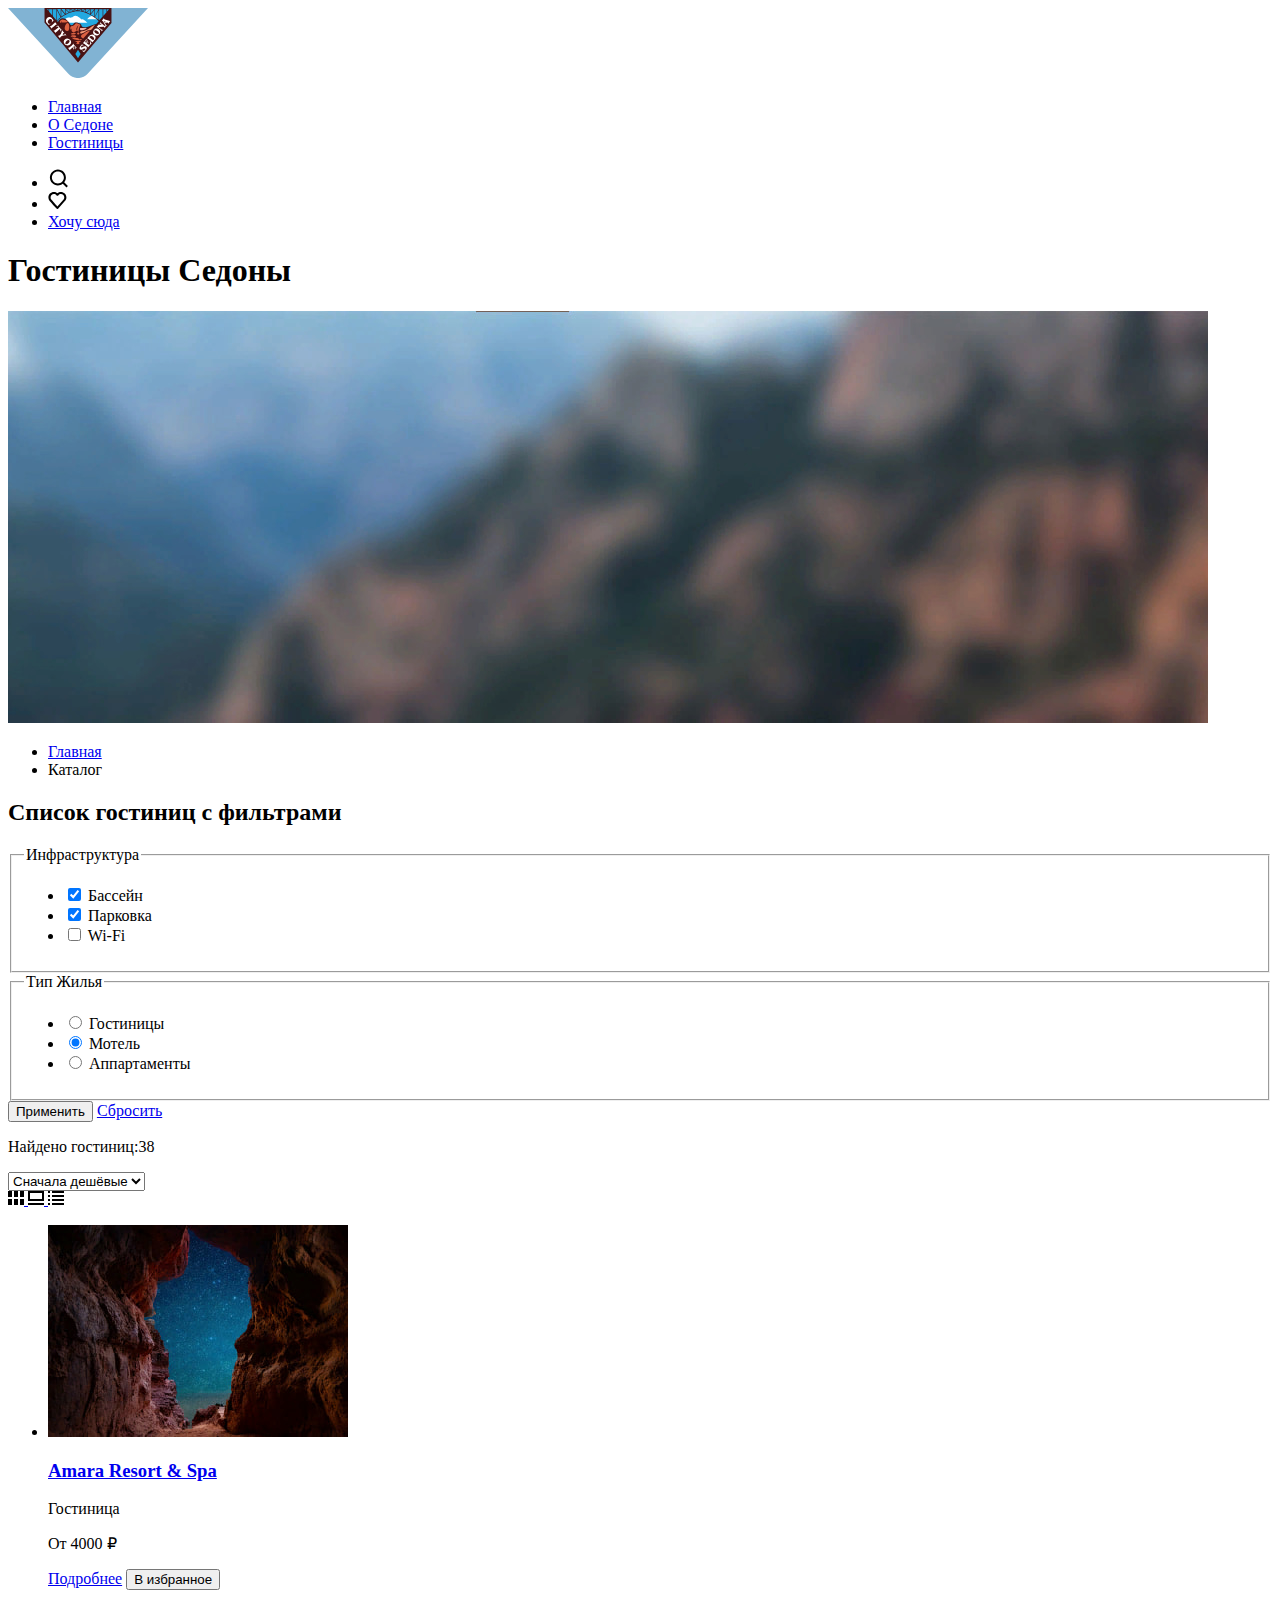
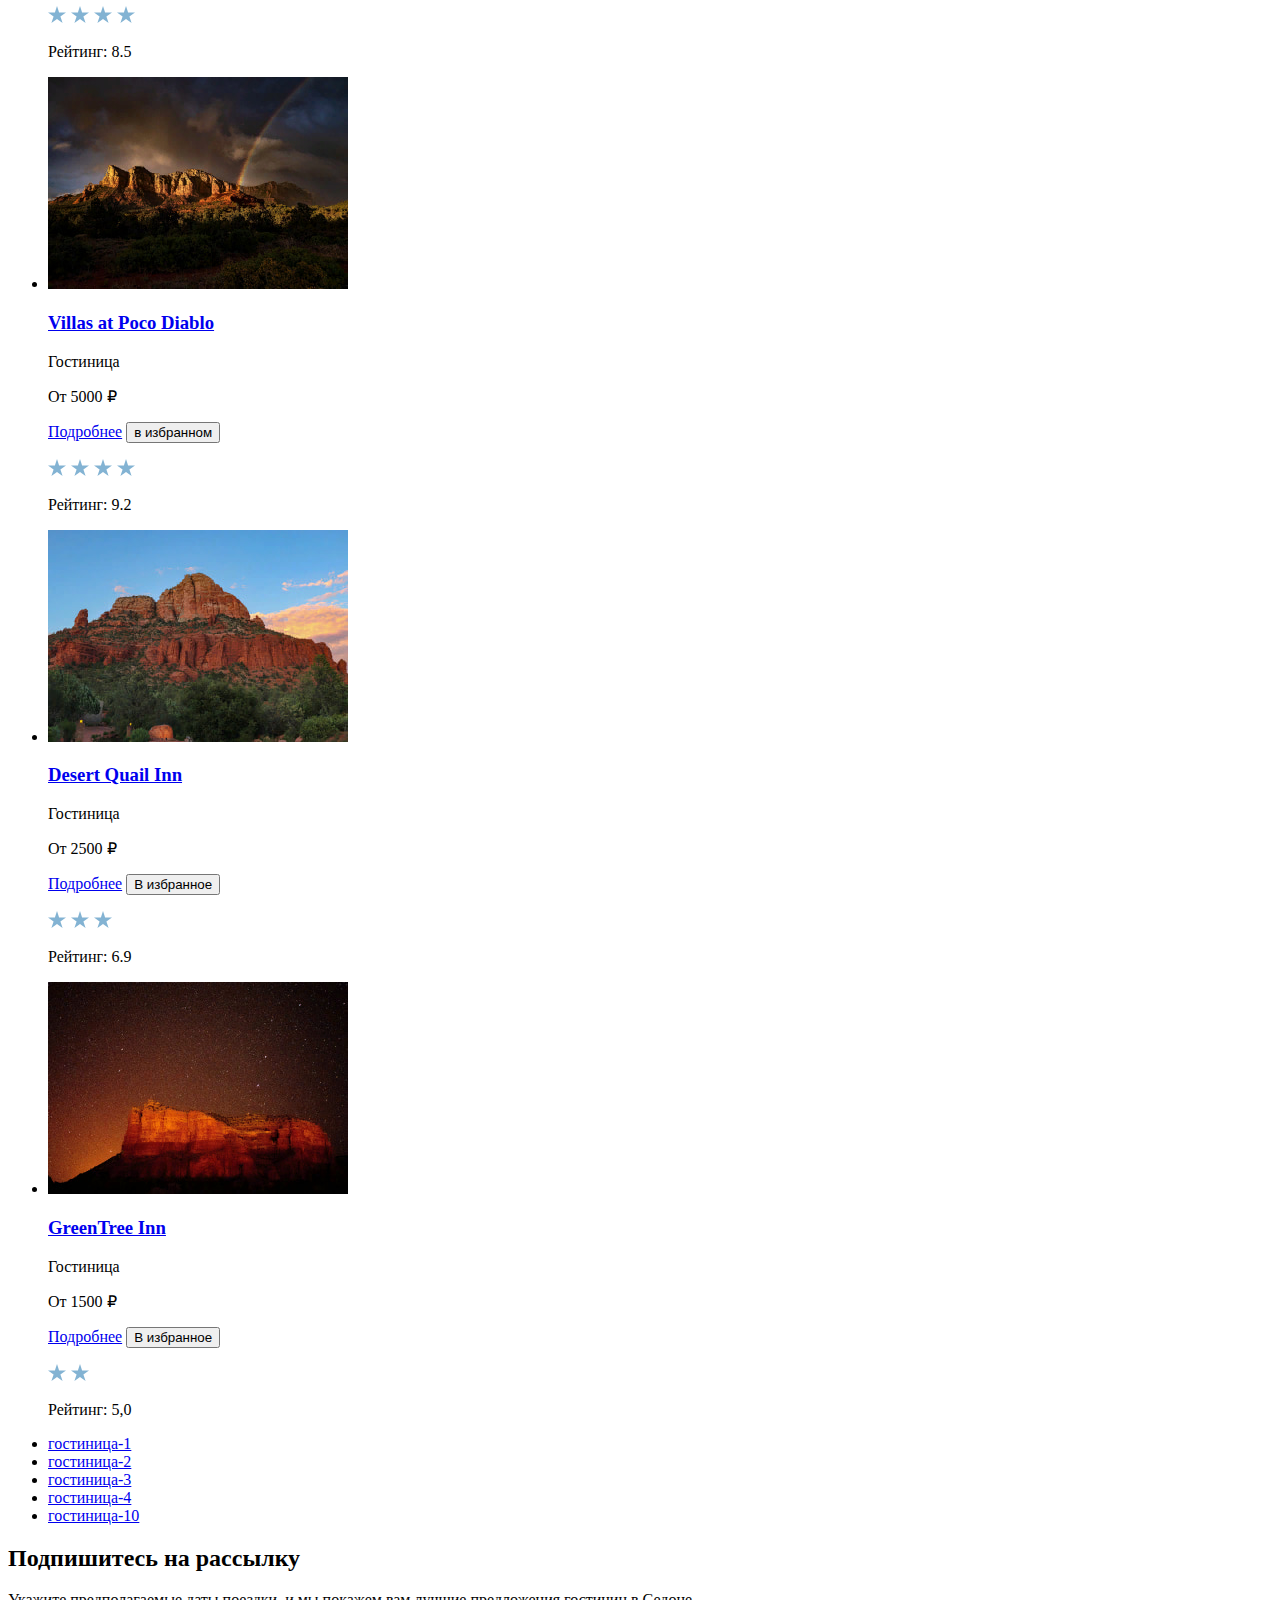
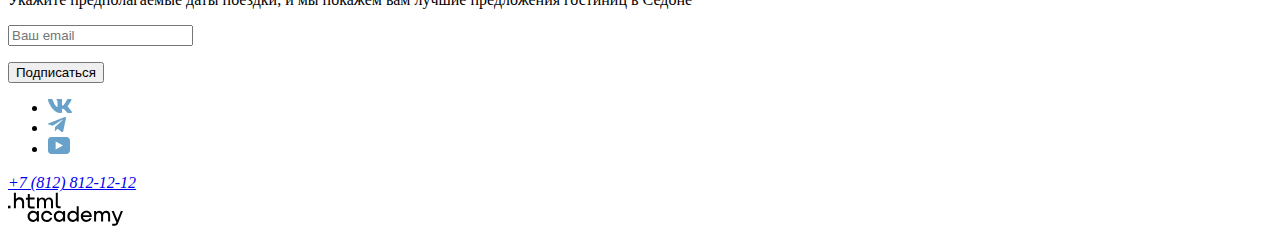
==== catalog.html @ 6d49edbe "Исправляет ошибки" ====
<!DOCTYPE html>
<html lang="ru">
  <head>
    <meta charset="utf-8">
    <title>Каталог</title>
  </head>
  <body>
    <header class="page-header">
      <nav class="navigation">
        <a class="navigation-logo" href="index.html">
          <img class="page-header-logo" src="images/logo.svg" width="140" height="70" alt="Логотип Седона">
        </a>
        <ul class="navigation-list">
          <li class="navigation-item">
            <a class="navigation-link" href="index.html">Главная</a>
          </li>
          <li class="navigation-item">
            <a class="navigation-link" href="index.html">О Седоне</a>
          </li>
          <li class="navigation-item">
            <a class="navigation-link" href="#">Гостиницы</a>
          </li>
        </ul>
        <ul class="navigation-list">
          <li class="navigation-item">
            <svg width="21" height="20" viewBox="0 0 21 20" fill="none" xmlns="http://www.w3.org/2000/svg">
              <path d="M19.8928 18.0083L16.1928 14.3287C17.1928 13.0359 17.8928 11.3453 17.8928 9.4558C17.8928 5.08011 14.2928 1.5 9.89282 1.5C5.49282 1.5 1.89282 5.17956 1.89282 9.55525C1.89282 13.9309 5.49282 17.511 9.89282 17.511C11.6928 17.511 13.3928 16.9144 14.7928 15.8204L18.4928 19.5L19.8928 18.0083ZM9.89282 15.5221C6.59282 15.5221 3.89282 12.837 3.89282 9.55525C3.89282 6.27348 6.59282 3.5884 9.89282 3.5884C13.1928 3.5884 15.8928 6.27348 15.8928 9.55525C15.8928 12.837 13.1928 15.5221 9.89282 15.5221Z" fill="black"/>
              </svg>
          </li>
          <li class="navigation-item">
            <svg width="19" height="17" viewBox="0 0 19 17" fill="none" xmlns="http://www.w3.org/2000/svg">
              <path d="M9.29282 17C8.99282 17 8.69282 16.9 8.49282 16.6C3.09282 10.5 1.79282 9.1 1.49282 8.7C0.792822 7.8 0.392822 6.6 0.392822 5.4C0.392822 2.4 2.79282 0 5.89282 0C7.19282 0 8.39282 0.5 9.39282 1.3C10.3928 0.5 11.6928 0 12.8928 0C15.8928 0 18.3928 2.4 18.3928 5.4C18.3928 6.7 17.8928 7.9 17.0928 8.8L10.0928 16.7C9.89282 16.9 9.69282 17 9.29282 17ZM3.29282 7.5C3.59282 7.9 6.79282 11.5 9.39282 14.4L15.5928 7.4C16.0928 6.9 16.2928 6.2 16.2928 5.4C16.2928 3.6 14.7928 2.1 12.9928 2.1C11.9928 2.1 10.9928 2.6 10.2928 3.4C9.99282 3.7 9.69282 3.8 9.39282 3.8C9.09282 3.8 8.79282 3.6 8.59282 3.4C7.89282 2.6 6.89282 2.1 5.89282 2.1C4.09282 2.1 2.59282 3.6 2.59282 5.4C2.49282 6.3 2.89282 7 3.29282 7.5C3.19282 7.5 3.19282 7.5 3.29282 7.5Z" fill="black"/>
              </svg>
          </li>
          <li class="navigation-item">
            <a class="navigation-link" href="#">Хочу сюда</a>
          </li>
        </ul>
      </nav>
    </header>

    <main class="main-inner">
      <header class="inner-header">
        <h1 class="inner-header-title">Гостиницы Седоны</h1>
        <img src="images/background-images2.jpg" width="1200" height="412" alt="фоновое изображение гостиницы Седоны">
        <ul class="breadcrumbs">
          <li class="breadcrumbs-item">
            <a class="breadcrumbs-link" href="index.html">Главная</a>
          </li>
          <li class="breadcrumbs-item">
            <a class="breadcrumbs-link">Каталог</a>
          </li>
        </ul>
      </header>

      <section class="catalog-products">
        <h2 class="visually-hidden">Список гостиниц с фильтрами</h2>

        <form class="catalog-filter" action="https://echo.htmlacademy.ru/" method="get">
        <fieldset class="catalog-filter-group">
          <legend class="catalog-filter-title">Инфраструктура</legend>
          <ul class="catalog-filter-list">
            <li class="catalog-filter-item">
          <label class="control">
            <input class="control-input" type="checkbox" name="pool" checked>

            Бассейн
          </label>
        </li>
        <li class="catalog-filter-item">
          <label class="control">
            <input class="control-input" type="checkbox" name="parking" checked>

            Парковка
          </label>
        </li>
        <li class="catalog-filter-item">
          <label class="control">
            <input class="control-input" type="checkbox" name="Wi-Fi">

            Wi-Fi
          </label>
        </li>
        </ul>
        </fieldset>

        <fieldset class="catalog-filter-group">
        <legend class="catalog-filter-title">Тип Жилья</legend>
        <ul class="catalog-filter-list">
          <li class="catalog-filter-item">
            <label class="control">
              <input class="control-input" type="radio" name="product-group" value="shaving-supplies">

          Гостиницы
            </label>
          </li>
          <li class="catalog-filter-item">
            <label class="control">
              <input class="control-input" type="radio" name="product-group" value="care-products" checked>

          Мотель
            </label>
          </li>
          <li class="catalog-filter-item">
            <label class="control">
              <input class="control-input" type="radio" name="product-group" value="accessories">

          Аппартаменты
            </label>
          </li>
        </ul>
      </fieldset>
          <button class="button" type="submit">Применить</button>
          <a class="button" href="#">Сбросить</a>
        </form>


        <p>Найдено гостиниц:38</p>

        <select class="select-control" aria-label="Сортировка">
          <option value="cheap">Сначала дешёвые</option>
        </select>
      <div>
        <a href="#">
        <svg width="16" height="14" viewBox="0 0 16 14" fill="none" xmlns="http://www.w3.org/2000/svg">
          <g clip-path="url(#clip0_33548_951)">
          <path d="M4 0H0V6H4V0Z" fill="black"/>
          <path d="M16 0H12V6H16V0Z" fill="black"/>
          <path d="M10 0H6V6H10V0Z" fill="black"/>
          <path d="M4 8H0V14H4V8Z" fill="black"/>
          <path d="M16 8H12V14H16V8Z" fill="black"/>
          <path d="M10 8H6V14H10V8Z" fill="black"/>
          </g>
          <defs>
          <clipPath id="clip0_33548_951">
          <rect width="16" height="14" fill="white"/>
          </clipPath>
          </defs>
          </svg>
        </a>
        <a href="#">
          <svg width="16" height="14" viewBox="0 0 16 14" fill="none" xmlns="http://www.w3.org/2000/svg">
            <g clip-path="url(#clip0_47227_619)">
            <path d="M16 12H0V14H16V12Z" fill="black"/>
            <path d="M14 2V8H2V2H14ZM16 0H0V10H16V0Z" fill="black"/>
            </g>
            <defs>
            <clipPath id="clip0_47227_619">
            <rect width="16" height="14" fill="white"/>
            </clipPath>
            </defs>
            </svg>
          </a>
          <a href="#">
            <svg width="16" height="14" viewBox="0 0 16 14" fill="none" xmlns="http://www.w3.org/2000/svg">
              <g clip-path="url(#clip0_33548_953)">
              <path d="M2 0H0V2H2V0Z" fill="black"/>
              <path d="M16 0H4V2H16V0Z" fill="black"/>
              <path d="M2 4H0V6H2V4Z" fill="black"/>
              <path d="M16 4H4V6H16V4Z" fill="black"/>
              <path d="M2 8H0V10H2V8Z" fill="black"/>
              <path d="M16 8H4V10H16V8Z" fill="black"/>
              <path d="M2 12H0V14H2V12Z" fill="black"/>
              <path d="M16 12H4V14H16V12Z" fill="black"/>
              </g>
              <defs>
              <clipPath id="clip0_33548_953">
              <rect width="16" height="14" fill="white"/>
              </clipPath>
              </defs>
              </svg>
            </a>
            </div>

        <article>
        <ul class="hotel-list">
          <li class="hotel-card">
          <a href="product.html">
          <img src="images/hotel-1.jpg" width="300" height="212" alt="гостиница Amara Resort & Spa">
          </a>
          <a href="product.html">
          <h3>Amara Resort & Spa
          </h3>
          </a>
          <p>Гостиница</p>
          <p>От 4000 ₽</p>
          <a class="#" href="#">Подробнее</a>
          <button class="button" type="button">В избранное</button>
          <p>
             <img src="images/stars-4.svg" alt="4 звезды">
          </p>
          <p>Рейтинг: 8.5</p>
          </li>
          <li class="hotel-card">
          <a href="product.html">
            <img src="images/hotel-2.jpg" width="300" height="212" alt="гостиница Villas at Poco Diablo">
          </a>
          <a href="product.html">
            <h3>Villas at Poco Diablo</h3>
          </a>
            <p>Гостиница</p>
            <p>От 5000 ₽</p>
            <a class="#" href="#">Подробнее</a>
            <button class="button" type="button">в избранном</button>
            <p><img src="images/stars-4.svg" alt="4 звезды">
            </p>
            <p>Рейтинг: 9.2
            </p>
            </li>
            <li class="hotel-card">
            <a href="product.html">
              <img src="images/hotel-3.jpg" width="300" height="212" alt="гостиница Desert Quail Inn">
            </a>
            <a href="product.html">
              <h3>Desert Quail Inn</h3>
            </a>
              <p>Гостиница</p>
              <p>От 2500 ₽</p>
              <a class="#" href="#">Подробнее</a>
              <button class="button" type="button">В избранное</button>
              <p><img src="images/stars-3.svg" alt="3 звезды">
              </p>
              <p>Рейтинг: 6.9
              </p>
              </li>
              <li class="hotel-card">
              <a href="product.html">
                <img src="images/hotel-4.jpg" width="300" height="212" alt="гостиница GreenTree Inn">
              </a>
              <a href="product.html">
                <h3>GreenTree Inn</h3>
              </a>
                <p>Гостиница</p>
                <p>От 1500 ₽</p>
                <a class="#" href="#">Подробнее</a>
                <button class="button" type="button">В избранное</button>
              <p><img src="images/stars-2.svg" alt="2 звезды">
                </p>
                <p>Рейтинг: 5,0
                </p>
               </li>
               </ul>
            </article>

           <ul class="pagination">
            <li class="pagination-item">
            <a class="pagination-button" href="#" type="button">
              <span class="visually-hidden">гостиница-1</span>
            </a>
           </li>
           <li class="pagination-item">
            <a class="pagination-button" href="#" type="button">
              <span class="visually-hidden">гостиница-2</span>
            </a>
           </li>
           <li class="pagination-item">
            <a class="pagination-button" href="#" type="button">
              <span class="visually-hidden">гостиница-3</span>
            </a>
          </li>
          <li class="pagination-item">
            <a class="pagination-button" href="#" type="button">
              <span class="visually-hidden">гостиница-4</span>
            </a>
          </li>
          <li class="pagination-item">
            <a class="pagination-button" href="#" type="button">
              <span class="visually-hidden">гостиница-10</span>
            </a>
          </li>
        </ul>
       </section>
       <section class="appointment">
        <h2 class="appointment-title">Подпишитесь на рассылку</h2>
        <p>Укажите предполагаемые даты поездки, и мы покажем вам лучшие предложения гостиниц в Седоне</p>
          <form class="appointment-form" action="https://echo.htmlacademy.ru/" method="post">
            <p class="appointment-form-date">
            <label class="form-label" for="appointment-email"></label>
            <input type="text" id="appointment-email" name="appointment-email" placeholder="Ваш email">
          </p>
            <button class="button" type="submit">Подписаться</button>
          </form>

          </section>

       </main>

       <footer class="page-footer">
        <section class="footer-social">
          <ul class="footer-social-list">
            <li class="footer-social-item">
              <svg width="24" height="14" viewBox="0 0 24 14" fill="none" xmlns="http://www.w3.org/2000/svg">
                <path fill-rule="evenodd" clip-rule="evenodd" d="M23.45 0.948C23.616 0.402 23.45 0 22.655 0H20.03C19.362 0 19.054 0.347 18.887 0.73C18.887 0.73 17.552 3.926 15.661 6.002C15.049 6.604 14.771 6.795 14.437 6.795C14.27 6.795 14.019 6.604 14.019 6.057V0.948C14.019 0.292 13.835 0 13.279 0H9.151C8.734 0 8.483 0.304 8.483 0.593C8.483 1.214 9.429 1.358 9.526 3.106V6.904C9.526 7.737 9.373 7.888 9.039 7.888C8.149 7.888 5.984 4.677 4.699 1.003C4.45 0.288 4.198 0 3.527 0H0.9C0.15 0 0 0.347 0 0.73C0 1.412 0.89 4.8 4.145 9.281C6.315 12.341 9.37 14 12.153 14C13.822 14 14.028 13.632 14.028 12.997V10.684C14.028 9.947 14.186 9.8 14.715 9.8C15.105 9.8 15.772 9.992 17.33 11.467C19.11 13.216 19.403 14 20.405 14H23.03C23.78 14 24.156 13.632 23.94 12.904C23.702 12.18 22.852 11.129 21.725 9.882C21.113 9.172 20.195 8.407 19.916 8.024C19.527 7.533 19.638 7.314 19.916 6.877C19.916 6.877 23.116 2.451 23.449 0.948H23.45Z" fill="#68A2CA"/>
                </svg>
            </li>
            <li class="footer-social-item">
              <svg width="18" height="16" viewBox="0 0 18 16" fill="none" xmlns="http://www.w3.org/2000/svg">
                <path d="M16.785 0.0992597L0.840489 6.24775C-0.247661 6.68481 -0.241365 7.29184 0.640845 7.56253L4.73445 8.83953L14.2058 2.8637C14.6537 2.59121 15.0629 2.7378 14.7265 3.03636L7.05283 9.96185L6.77045 14.1823C7.18413 14.1823 7.36669 13.9925 7.59871 13.7686L9.58705 11.8351L13.7229 14.89C14.4855 15.31 15.0332 15.0941 15.2229 14.1841L17.9379 1.38885C18.2158 0.274623 17.5126 -0.229883 16.785 0.0992597Z" fill="#68A2CA"/>
                </svg>
            </li>
            <li class="footer-social-item">
              <svg width="22" height="17" viewBox="0 0 22 17" fill="none" xmlns="http://www.w3.org/2000/svg">
                <path d="M18.607 0H3.17413C1.31343 0 0 1.59375 0 3.4V13.4937C0 15.4062 1.31343 17 3.17413 17H18.8259C20.4677 17 22 15.4062 22 13.6V3.4C21.7811 1.59375 20.4677 0 18.607 0ZM7.66169 12.5375V4.4625L14.995 8.5L7.66169 12.5375Z" fill="#68A2CA"/>
                </svg>
            </li>
          </ul>
          <address class="footer-contacts-address">
            <a class="footer-contacts-address-phone" href="tel:+78128121212">+7 (812) 812-12-12</a>
          </address>
          <svg width="115" height="34" viewBox="0 0 115 34" fill="none" xmlns="http://www.w3.org/2000/svg">
            <path d="M0 13.7232V16.3232H2.5V13.7232H0Z" fill="black"/>
            <path d="M11.6 5.32324C10 5.32324 8.8 6.02324 8 7.02324H7.9V0.823242H5.9V16.3232H7.9V11.0232C7.9 8.92324 9.2 7.42324 11.2 7.42324C13 7.42324 14.1 8.82324 14.1 10.6232V16.3232H16.1V10.2232C16.2 7.22324 14.3 5.32324 11.6 5.32324Z" fill="black"/>
            <path d="M26.6 5.62324H21.8V1.92324H19.8V5.72324H17.9V7.72324H19.8V13.7232C19.8 15.4232 20.8 16.4232 22.5 16.4232H26.6V14.4232H22.9C22.2 14.4232 21.8 14.0232 21.8 13.3232V7.62324H26.6V5.62324Z" fill="black"/>
            <path d="M41.1 5.42324C39.5 5.42324 38.2 6.22324 37.6 7.52324H37.5C36.9 6.32324 35.7 5.42324 34.1 5.42324C32.7 5.42324 31.6 6.22324 31 7.22324H30.9V5.62324H29V16.2232H31V10.8232C31 8.82324 32 7.32324 33.6 7.32324C35.1 7.32324 36 8.32324 36 9.92324V16.2232H38V10.6232C38 8.22324 39.4 7.32324 40.6 7.32324C42.1 7.32324 43 8.32324 43 9.92324V16.2232H45V9.72324C45.1 7.22324 43.6 5.42324 41.1 5.42324Z" fill="black"/>
            <path d="M47.8 13.5232C47.8 15.2232 48.8 16.2232 50.6 16.2232H52.6V14.2232H50.9C50.2 14.2232 49.8 13.8232 49.8 13.1232V0.823242H47.8V13.5232Z" fill="black"/>
            <path d="M28.9 20.5232C28 19.4232 26.7 18.7232 25 18.7232C21.9 18.7232 19.6 21.0232 19.6 24.3232C19.6 27.6232 21.9 29.9232 25 29.9232C26.8 29.9232 28 29.1232 28.8 28.0232H28.9V29.6232H30.9V19.0232H28.9V20.5232ZM25.3 27.9232C23.1 27.9232 21.7 26.3232 21.7 24.3232C21.7 22.3232 23.1 20.7232 25.3 20.7232C27.5 20.7232 28.9 22.3232 28.9 24.3232C28.9 26.2232 27.5 27.9232 25.3 27.9232Z" fill="black"/>
            <path d="M44.2 22.8232C43.7 20.4232 41.6 18.7232 38.8 18.7232C35.4 18.7232 33.2 21.2232 33.2 24.3232C33.2 27.4232 35.4 29.9232 38.8 29.9232C41.6 29.9232 43.7 28.1232 44.2 25.7232H42.1C41.7 27.0232 40.4 28.0232 38.8 28.0232C36.6 28.0232 35.2 26.4232 35.2 24.4232C35.2 22.4232 36.6 20.8232 38.8 20.8232C40.4 20.8232 41.6 21.8232 42.1 23.0232H44.2V22.8232Z" fill="black"/>
            <path d="M55.1 20.5232C54.2 19.4232 52.9 18.7232 51.2 18.7232C48.1 18.7232 45.8 21.0232 45.8 24.3232C45.8 27.6232 48.1 29.9232 51.2 29.9232C53 29.9232 54.2 29.1232 55 28.0232H55.1V29.6232H57.1V19.0232H55.1V20.5232ZM51.5 27.9232C49.3 27.9232 47.9 26.3232 47.9 24.3232C47.9 22.3232 49.3 20.7232 51.5 20.7232C53.7 20.7232 55.1 22.3232 55.1 24.3232C55.1 26.2232 53.6 27.9232 51.5 27.9232Z" fill="black"/>
            <path d="M68.7 20.6232C67.8 19.5232 66.5 18.7232 64.8 18.7232C61.7 18.7232 59.4 21.0232 59.4 24.3232C59.4 27.6232 61.6 29.9232 64.8 29.9232C66.5 29.9232 67.8 29.1232 68.6 28.1232H68.7V29.6232H70.7V14.2232H68.7V20.6232ZM65.1 27.9232C62.9 27.9232 61.5 26.3232 61.5 24.3232C61.5 22.3232 62.9 20.7232 65.1 20.7232C67.3 20.7232 68.7 22.3232 68.7 24.3232C68.6 26.3232 67.2 27.9232 65.1 27.9232Z" fill="black"/>
            <path d="M78.3 18.7232C75 18.7232 72.8 21.2232 72.8 24.3232C72.8 27.3232 74.9 29.9232 78.3 29.9232C80.8 29.9232 82.8 28.6232 83.5 26.3232H81.4C80.9 27.3232 79.8 27.9232 78.4 27.9232C76.5 27.9232 75.1 26.6232 75 25.0232H83.8C84 21.4232 81.8 18.7232 78.3 18.7232ZM78.3 20.6232C80 20.6232 81.3 21.6232 81.6 23.2232H75.1C75.4 21.7232 76.6 20.6232 78.3 20.6232Z" fill="black"/>
            <path d="M98.2 18.7232C96.6 18.7232 95.3 19.5232 94.6 20.7232H94.5C93.9 19.5232 92.7 18.7232 91.1 18.7232C89.7 18.7232 88.6 19.4232 88 20.5232V19.0232H86.1V29.6232H88.1V24.2232C88.1 22.2232 89.1 20.8232 90.7 20.7232C92.2 20.7232 93.1 21.7232 93.1 23.3232V29.6232H95.1V24.0232C95.1 21.6232 96.5 20.7232 97.7 20.7232C99.2 20.7232 100.1 21.7232 100.1 23.3232V29.6232H102.1V23.1232C102.2 20.5232 100.7 18.7232 98.2 18.7232Z" fill="black"/>
            <path d="M109.4 27.8232L105.8 18.9232H103.6L108.4 30.5232C108.1 31.4232 107.7 31.7232 106.7 31.7232H104.2V33.7232H106.7C108.5 33.7232 109.5 32.9232 110.2 31.1232L114.9 18.9232H112.8L109.4 27.8232Z" fill="black"/>
            </svg>
        </section>
      </footer>
  </body>
</html>
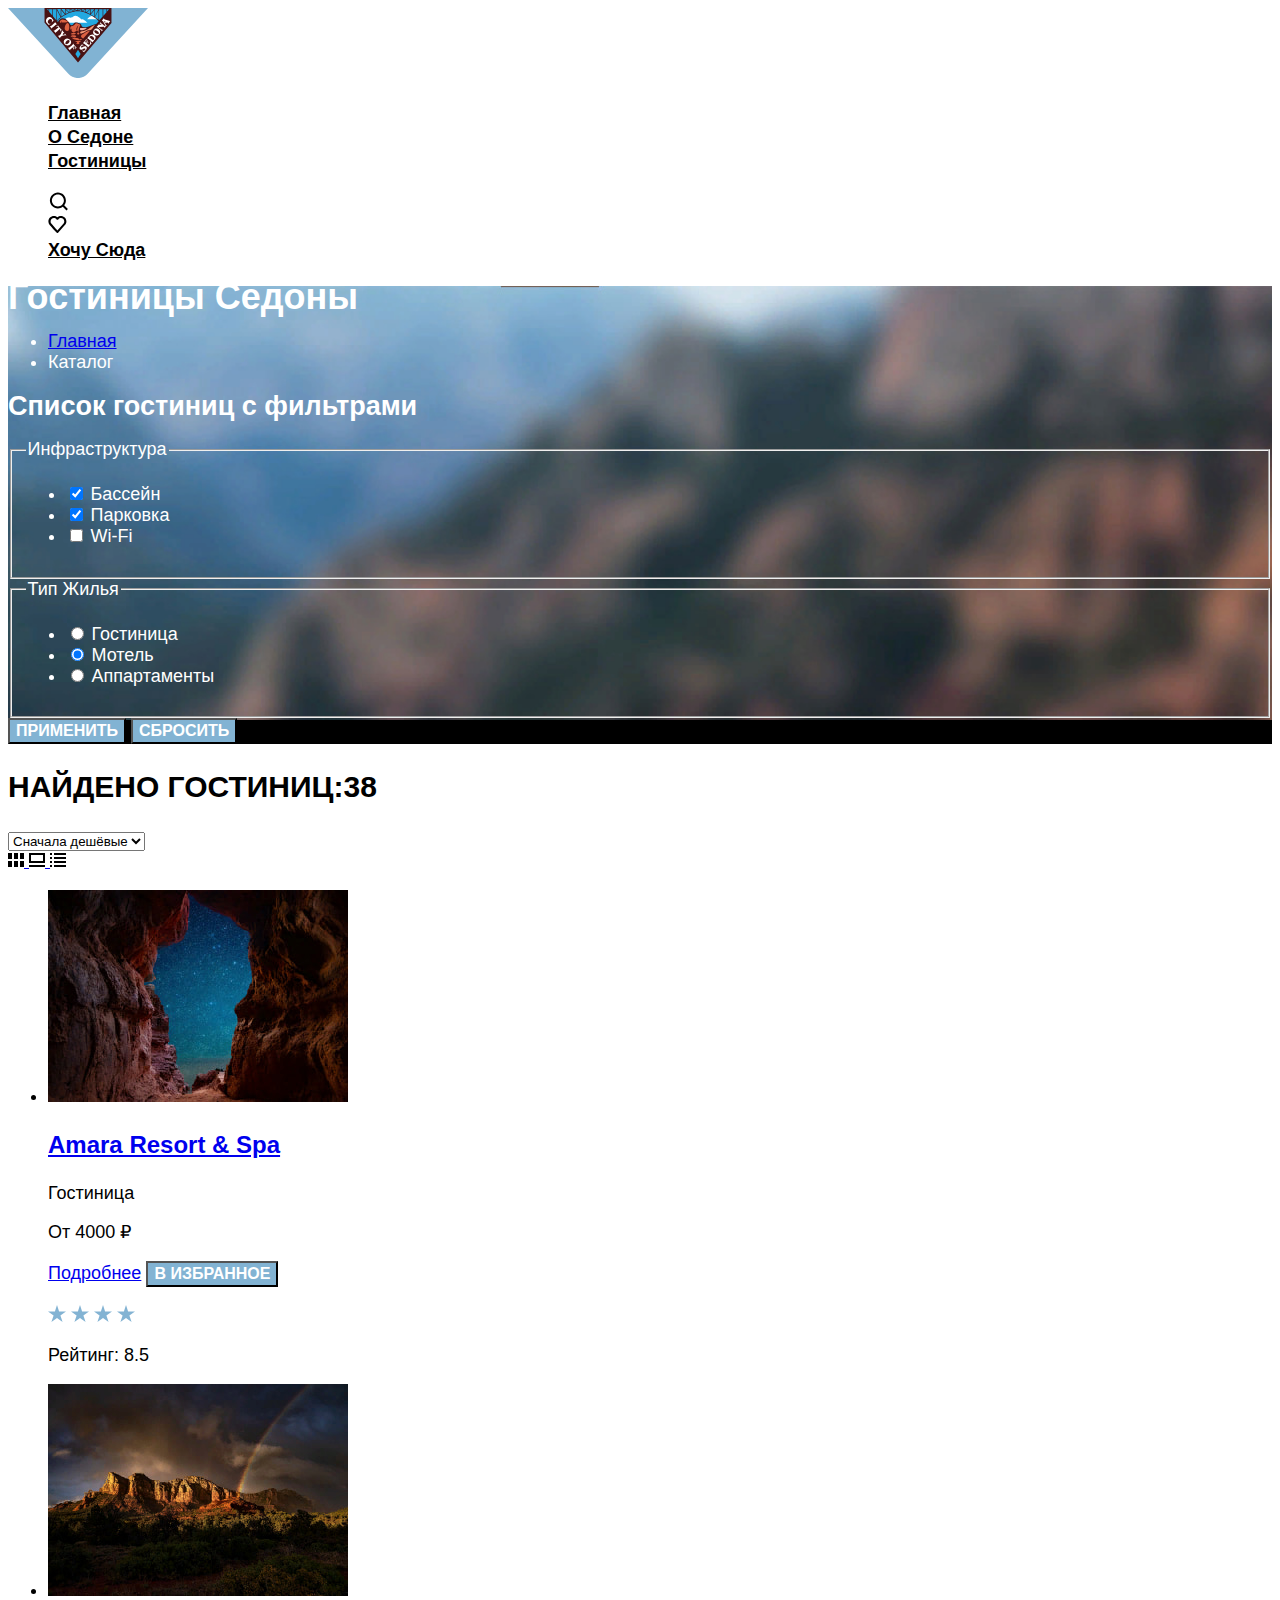
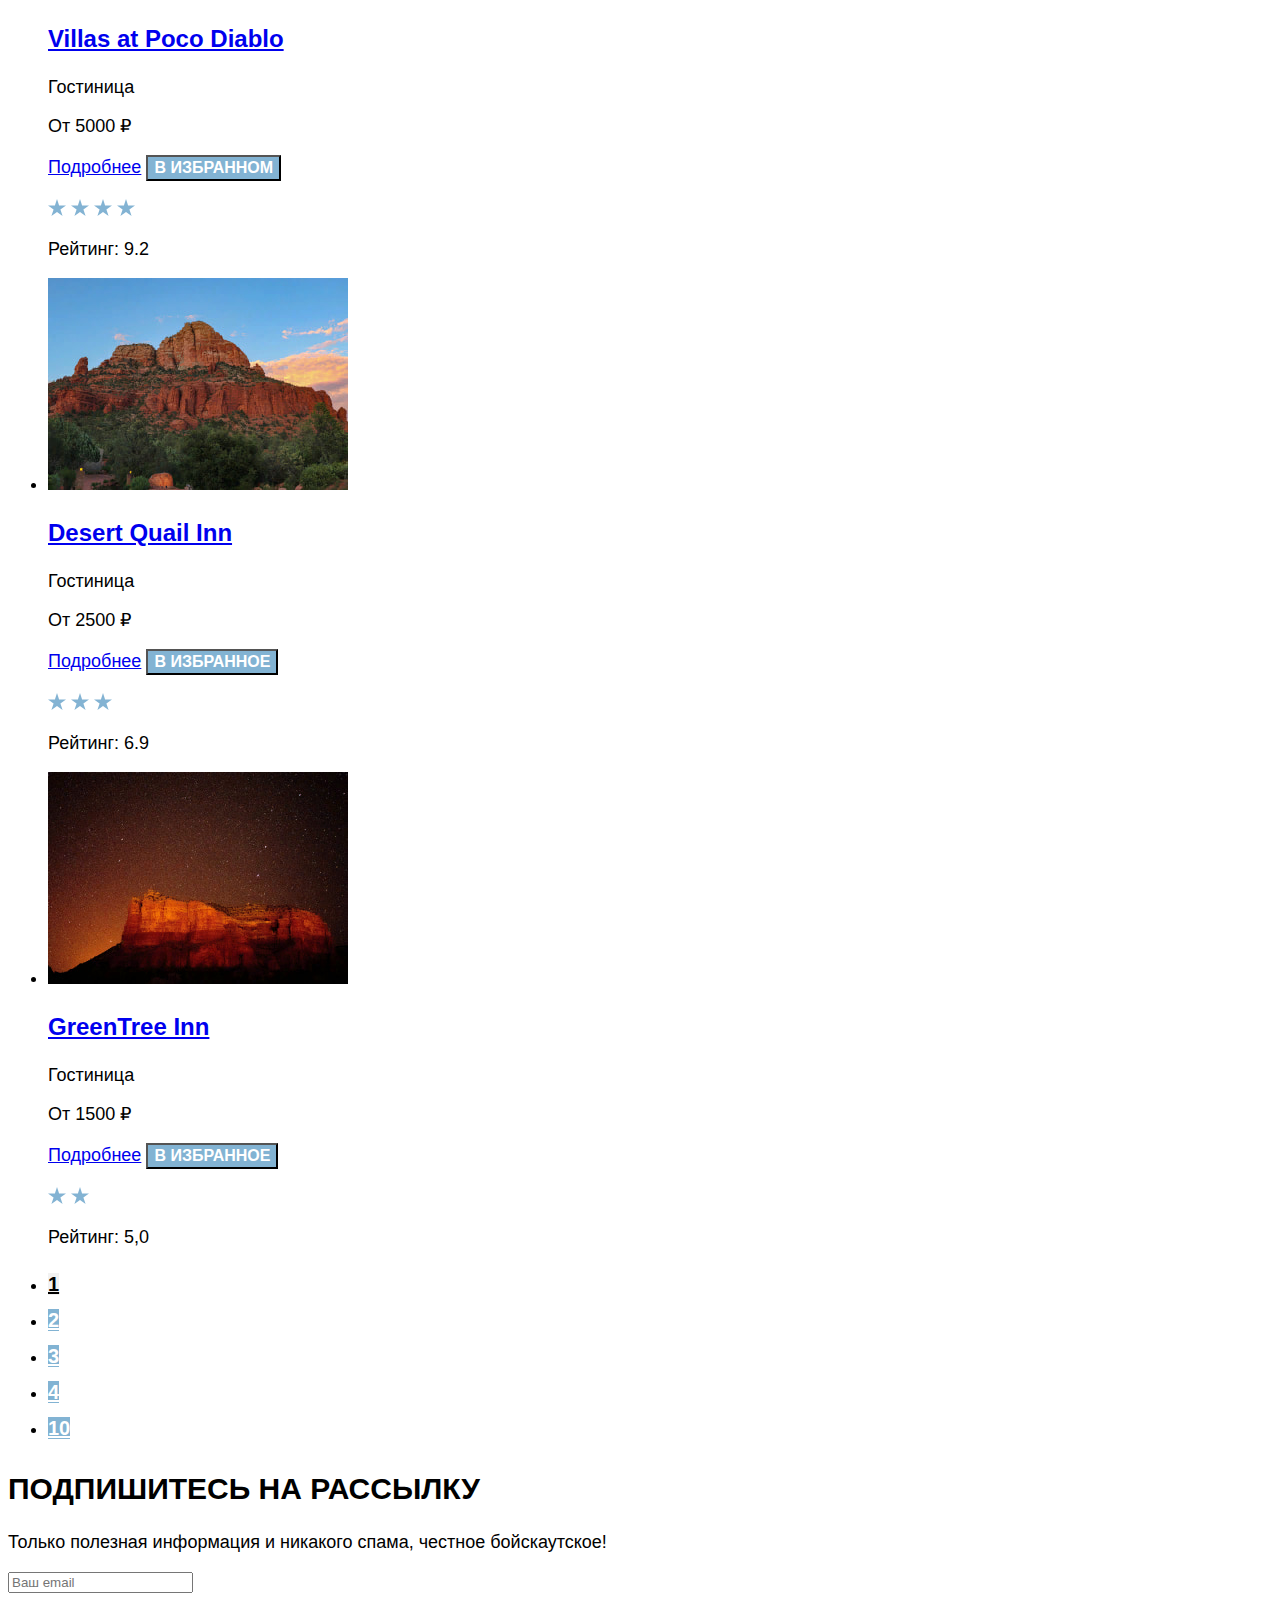
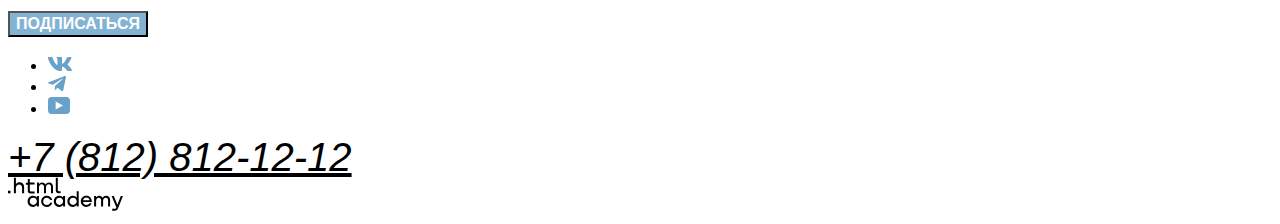
==== commit 230a4e62: "Делает стилизацию каталога и правки в разметке" ====
--- a/catalog.html
+++ b/catalog.html
@@ -3,6 +3,7 @@
   <head>
     <meta charset="utf-8">
     <title>Каталог</title>
+    <link rel="stylesheet" href="styles/styles.css">
   </head>
   <body>
     <header class="page-header">
@@ -40,9 +41,13 @@
     </header>
 
     <main class="main-inner">
+
+      <div class="inner-header-hotels">
+
       <header class="inner-header">
         <h1 class="inner-header-title">Гостиницы Седоны</h1>
-        <img src="images/background-images2.jpg" width="1200" height="412" alt="фоновое изображение гостиницы Седоны">
+
+
         <ul class="breadcrumbs">
           <li class="breadcrumbs-item">
             <a class="breadcrumbs-link" href="index.html">Главная</a>
@@ -51,9 +56,10 @@
             <a class="breadcrumbs-link">Каталог</a>
           </li>
         </ul>
+
       </header>
 
-      <section class="catalog-products">
+
         <h2 class="visually-hidden">Список гостиниц с фильтрами</h2>
 
         <form class="catalog-filter" action="https://echo.htmlacademy.ru/" method="get">
@@ -91,7 +97,7 @@
             <label class="control">
               <input class="control-input" type="radio" name="product-group" value="shaving-supplies">
 
-          Гостиницы
+          Гостиница
             </label>
           </li>
           <li class="catalog-filter-item">
@@ -111,11 +117,14 @@
         </ul>
       </fieldset>
           <button class="button" type="submit">Применить</button>
-          <a class="button" href="#">Сбросить</a>
+          <button class="button" href="#">Сбросить</button>
         </form>
 
-
-        <p>Найдено гостиниц:38</p>
+      </div>
+
+      <section class="catalog-products">
+
+        <h2 class="catalog-products-title">Найдено гостиниц:38</h2>
 
         <select class="select-control" aria-label="Сортировка">
           <option value="cheap">Сначала дешёвые</option>
@@ -172,14 +181,14 @@
             </a>
             </div>
 
-        <article>
+
         <ul class="hotel-list">
           <li class="hotel-card">
           <a href="product.html">
           <img src="images/hotel-1.jpg" width="300" height="212" alt="гостиница Amara Resort & Spa">
           </a>
           <a href="product.html">
-          <h3>Amara Resort & Spa
+          <h3 class="hotel-list-title">Amara Resort & Spa
           </h3>
           </a>
           <p>Гостиница</p>
@@ -196,7 +205,7 @@
             <img src="images/hotel-2.jpg" width="300" height="212" alt="гостиница Villas at Poco Diablo">
           </a>
           <a href="product.html">
-            <h3>Villas at Poco Diablo</h3>
+            <h3 class="hotel-list-title">Villas at Poco Diablo</h3>
           </a>
             <p>Гостиница</p>
             <p>От 5000 ₽</p>
@@ -212,7 +221,7 @@
               <img src="images/hotel-3.jpg" width="300" height="212" alt="гостиница Desert Quail Inn">
             </a>
             <a href="product.html">
-              <h3>Desert Quail Inn</h3>
+              <h3 class="hotel-list-title">Desert Quail Inn</h3>
             </a>
               <p>Гостиница</p>
               <p>От 2500 ₽</p>
@@ -228,7 +237,7 @@
                 <img src="images/hotel-4.jpg" width="300" height="212" alt="гостиница GreenTree Inn">
               </a>
               <a href="product.html">
-                <h3>GreenTree Inn</h3>
+                <h3 class="hotel-list-title">GreenTree Inn</h3>
               </a>
                 <p>Гостиница</p>
                 <p>От 1500 ₽</p>
@@ -240,40 +249,31 @@
                 </p>
                </li>
                </ul>
-            </article>
+
 
            <ul class="pagination">
             <li class="pagination-item">
-            <a class="pagination-button" href="#" type="button">
-              <span class="visually-hidden">гостиница-1</span>
-            </a>
+            <a class="pagination-button pagination-current" href="#">1</a>
+            </li>
+           <li class="pagination-item">
+            <a class="pagination-button" href="#">2</a>
            </li>
            <li class="pagination-item">
-            <a class="pagination-button" href="#" type="button">
-              <span class="visually-hidden">гостиница-2</span>
-            </a>
-           </li>
-           <li class="pagination-item">
-            <a class="pagination-button" href="#" type="button">
-              <span class="visually-hidden">гостиница-3</span>
-            </a>
+            <a class="pagination-button" href="#">3</a>
           </li>
           <li class="pagination-item">
-            <a class="pagination-button" href="#" type="button">
-              <span class="visually-hidden">гостиница-4</span>
-            </a>
+            <a class="pagination-button" href="#">4</span></a>
           </li>
           <li class="pagination-item">
-            <a class="pagination-button" href="#" type="button">
-              <span class="visually-hidden">гостиница-10</span>
-            </a>
+            <a class="pagination-button" href="#">10</a>
           </li>
         </ul>
        </section>
-       <section class="appointment">
-        <h2 class="appointment-title">Подпишитесь на рассылку</h2>
-        <p>Укажите предполагаемые даты поездки, и мы покажем вам лучшие предложения гостиниц в Седоне</p>
-          <form class="appointment-form" action="https://echo.htmlacademy.ru/" method="post">
+
+       <section class="catalog-appointment">
+        <h2 class="catalog-appointment-title">Подпишитесь на рассылку</h2>
+        <p>Только полезная информация и никакого спама, честное бойскаутское!</p>
+          <form class="catalog-appointment-form" action="https://echo.htmlacademy.ru/" method="post">
             <p class="appointment-form-date">
             <label class="form-label" for="appointment-email"></label>
             <input type="text" id="appointment-email" name="appointment-email" placeholder="Ваш email">
@@ -286,7 +286,6 @@
        </main>
 
        <footer class="page-footer">
-        <section class="footer-social">
           <ul class="footer-social-list">
             <li class="footer-social-item">
               <svg width="24" height="14" viewBox="0 0 24 14" fill="none" xmlns="http://www.w3.org/2000/svg">
@@ -307,7 +306,7 @@
           <address class="footer-contacts-address">
             <a class="footer-contacts-address-phone" href="tel:+78128121212">+7 (812) 812-12-12</a>
           </address>
-          <svg width="115" height="34" viewBox="0 0 115 34" fill="none" xmlns="http://www.w3.org/2000/svg">
+          <a href="#"> <svg width="115" height="34" viewBox="0 0 115 34" fill="none" xmlns="http://www.w3.org/2000/svg">
             <path d="M0 13.7232V16.3232H2.5V13.7232H0Z" fill="black"/>
             <path d="M11.6 5.32324C10 5.32324 8.8 6.02324 8 7.02324H7.9V0.823242H5.9V16.3232H7.9V11.0232C7.9 8.92324 9.2 7.42324 11.2 7.42324C13 7.42324 14.1 8.82324 14.1 10.6232V16.3232H16.1V10.2232C16.2 7.22324 14.3 5.32324 11.6 5.32324Z" fill="black"/>
             <path d="M26.6 5.62324H21.8V1.92324H19.8V5.72324H17.9V7.72324H19.8V13.7232C19.8 15.4232 20.8 16.4232 22.5 16.4232H26.6V14.4232H22.9C22.2 14.4232 21.8 14.0232 21.8 13.3232V7.62324H26.6V5.62324Z" fill="black"/>
@@ -320,8 +319,7 @@
             <path d="M78.3 18.7232C75 18.7232 72.8 21.2232 72.8 24.3232C72.8 27.3232 74.9 29.9232 78.3 29.9232C80.8 29.9232 82.8 28.6232 83.5 26.3232H81.4C80.9 27.3232 79.8 27.9232 78.4 27.9232C76.5 27.9232 75.1 26.6232 75 25.0232H83.8C84 21.4232 81.8 18.7232 78.3 18.7232ZM78.3 20.6232C80 20.6232 81.3 21.6232 81.6 23.2232H75.1C75.4 21.7232 76.6 20.6232 78.3 20.6232Z" fill="black"/>
             <path d="M98.2 18.7232C96.6 18.7232 95.3 19.5232 94.6 20.7232H94.5C93.9 19.5232 92.7 18.7232 91.1 18.7232C89.7 18.7232 88.6 19.4232 88 20.5232V19.0232H86.1V29.6232H88.1V24.2232C88.1 22.2232 89.1 20.8232 90.7 20.7232C92.2 20.7232 93.1 21.7232 93.1 23.3232V29.6232H95.1V24.0232C95.1 21.6232 96.5 20.7232 97.7 20.7232C99.2 20.7232 100.1 21.7232 100.1 23.3232V29.6232H102.1V23.1232C102.2 20.5232 100.7 18.7232 98.2 18.7232Z" fill="black"/>
             <path d="M109.4 27.8232L105.8 18.9232H103.6L108.4 30.5232C108.1 31.4232 107.7 31.7232 106.7 31.7232H104.2V33.7232H106.7C108.5 33.7232 109.5 32.9232 110.2 31.1232L114.9 18.9232H112.8L109.4 27.8232Z" fill="black"/>
-            </svg>
-        </section>
+            </svg> </a>
       </footer>
   </body>
 </html>
--- a/styles/styles.css
+++ b/styles/styles.css
@@ -0,0 +1,216 @@
+@font-face {
+  font-family: "PT Sans";
+  font-style: normal;
+  font-weight: 400;
+  src: url("../fonts/pt-sans-regular.woff2") format("woff2");
+  font-display: swap;
+  }
+
+  @font-face {
+    font-family: "PT Sans";
+    font-style: normal;
+    font-weight: 700;
+    src: url("../fonts/pt-sans-bold.woff2") format("woff2");
+    font-display: swap;
+    }
+
+    body {
+      font-family: "PT Sans", sans-serif;
+      font-size: 18px;
+      line-height: 21px;
+      background-color: #fff;
+      color: #242424;
+    }
+    .button {
+      font-family: inherit;
+      font-size: 16px;
+      line-height: 20px;
+      font-weight: 700;
+      text-align: center;
+      color: #ffffff;
+      background-color: #82B3D3;
+      text-decoration: none;
+      text-transform: uppercase;
+    }
+    .page-header {
+      color: #ffffff;
+      background-color: #ffffff;
+    }
+    .navigation-link {
+      font-family: "PT Sans" , sans-serif;
+      line-height: 24px;
+      font-weight: 700;
+      color: #000000;
+      background-color: #ffffff;
+      text-transform: capitalize;
+    }
+
+
+
+    .welcome{
+      text-align: center;
+      color: #000000;
+      background-color: #ffffff;
+      background-image: url("../images/general-images-1.jpg");
+      background-size: 100% auto;
+      background-repeat: no-repeat;
+    }
+    .advantages-title {
+      font-family: "PT Sans", sans-serif;
+      font-size: 30px;
+      font-weight: 700;
+      line-height: 36px;
+      text-transform: uppercase;
+      text-align: center;
+    }
+    .advantages {
+      font-family: "PT Sans", sans-serif;
+      text-align: center;
+      color: #000000;
+      background-color: #ffffff;
+    }
+
+    .advantages-description {
+      font-weight: 700;
+      color: #000000;
+      line-height: 26px;
+      font-size: 22px;
+    }
+    .advantages-item-name {
+      text-transform: uppercase;
+    }
+
+    .services {
+      font-family: PT Sans, sans-serif;
+      text-align: center;
+      color: #000000;
+      background-color: #ffffff;
+    }
+    .services-title {
+      font-size: 30px;
+      font-weight: 700;
+      line-height: 36px;
+      text-transform: uppercase;
+    }
+    .services-item-name {
+      text-transform: uppercase;
+    }
+    .services-description {
+      font-size: 18px;
+      line-height: 21px;
+    }
+    .appointment-description {
+      font-size: 30px;
+      font-family: PT Sans;
+      font-weight: 700;
+      line-height: 36px;
+      text-transform: uppercase;
+    }
+    .search-hotels {
+      text-align: center;
+      font-size: 22px;
+      line-height: 26px;
+    }
+    .appointment {
+      font-family: PT Sans, sans-serif;
+      text-align: center;
+      color: #ffffff;
+      background-color: #a896e7;
+      background-image: url("../images/background-images-1.jpg");
+      background-size: 100%;
+      background-repeat: no-repeat;
+    }
+    .appointment-title {
+      color: #ffffff;
+      font-size: 30px;
+      font-weight: 700;
+      line-height: 36px;
+      text-transform: uppercase;
+    }
+    .page-footer {
+      color: #000000;
+      background-color: #ffffff;
+    }
+    .footer-contacts-address-phone {
+      color: #000000;
+      background-color: #ffffff;
+      font-size: 40px;
+      line-height: 40px;
+      text-transform: uppercase;
+    }
+
+    .page-header {
+      color: #ffffff;
+      background-color: #ffffff;
+    }
+    .navigation-link {
+      font-family: "PT Sans" , sans-serif;
+      line-height: 24px;
+      font-weight: 700;
+      color: #000000;
+      background-color: #ffffff;
+      text-transform: capitalize;
+    }
+
+    .inner-header-hotels {
+      font-family: "PT Sans" , sans-serif;
+      color: #ffffff;
+      background-color: #000000;
+      background-image: url("../images/background-images-2.jpg");
+      background-size: 100% auto;
+      background-repeat: no-repeat;
+    }
+    .catalog-products {
+      font-family: "PT Sans" , sans-serif;
+      color: #000000;
+      font-size: 18px;
+      background-color: #ffffff;
+    }
+    .catalog-products-title {
+      font-family: "PT Sans" , sans-serif;
+      font-size: 30px;
+      font-style: normal;
+      font-weight: 700;
+      line-height: 36px;
+      text-transform: uppercase;
+    }
+   .hotel-list-title {
+    font-family: "PT Sans" , sans-serif;
+    font-size: 24px;
+    font-style: normal;
+    font-weight: 700;
+    line-height: 28px;
+  }
+  .pagination {
+  background-color: #ffffff;
+
+}
+.pagination-button  {
+  font-size: 20px;
+  font-style: normal;
+  font-weight: 700;
+  line-height: 36px;
+  text-transform: uppercase;
+  color: #ffffff;
+  background-color: #82B3D3;
+}
+
+.pagination-current {
+  color: #000000;
+  background-color: #F2F2F2;
+}
+
+
+.catalog-appointment {
+  font-family: "PT Sans" , sans-serif;
+  color: #000000;
+  background-color: #ffffff;
+
+}
+.catalog-appointment-title {
+  font-size: 30px;
+  font-style: normal;
+  font-weight: 700;
+  line-height: 36px;
+  text-transform: uppercase;
+}
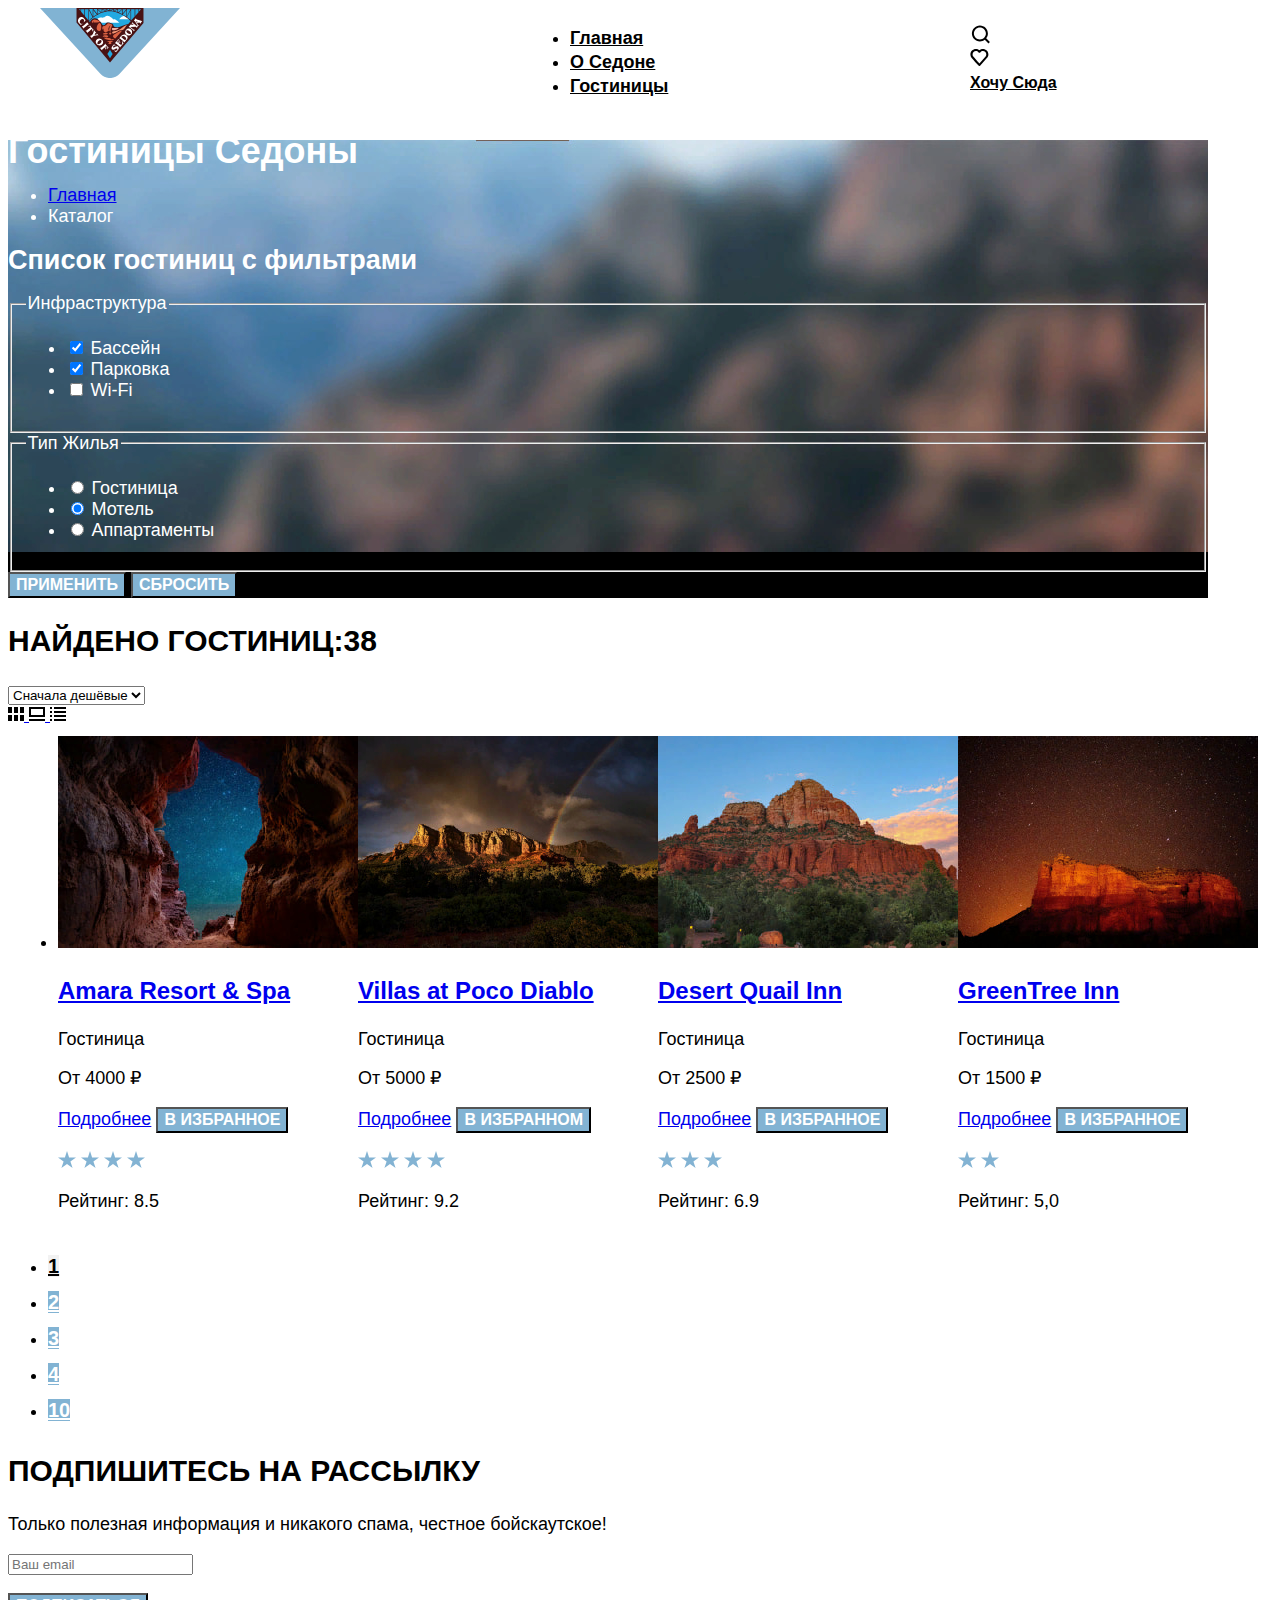
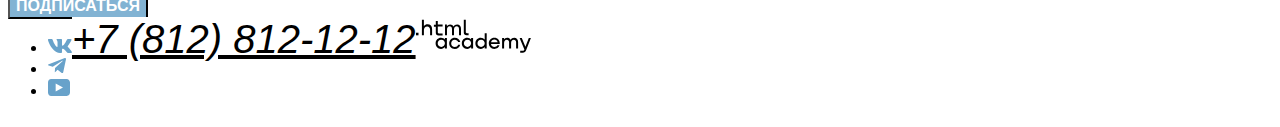
==== commit 69a90611: "сетки всех страниц" ====
--- a/catalog.html
+++ b/catalog.html
@@ -22,7 +22,7 @@
             <a class="navigation-link" href="#">Гостиницы</a>
           </li>
         </ul>
-        <ul class="navigation-list">
+        <ul class="navigation-user">
           <li class="navigation-item">
             <svg width="21" height="20" viewBox="0 0 21 20" fill="none" xmlns="http://www.w3.org/2000/svg">
               <path d="M19.8928 18.0083L16.1928 14.3287C17.1928 13.0359 17.8928 11.3453 17.8928 9.4558C17.8928 5.08011 14.2928 1.5 9.89282 1.5C5.49282 1.5 1.89282 5.17956 1.89282 9.55525C1.89282 13.9309 5.49282 17.511 9.89282 17.511C11.6928 17.511 13.3928 16.9144 14.7928 15.8204L18.4928 19.5L19.8928 18.0083ZM9.89282 15.5221C6.59282 15.5221 3.89282 12.837 3.89282 9.55525C3.89282 6.27348 6.59282 3.5884 9.89282 3.5884C13.1928 3.5884 15.8928 6.27348 15.8928 9.55525C15.8928 12.837 13.1928 15.5221 9.89282 15.5221Z" fill="black"/>
@@ -286,6 +286,7 @@
        </main>
 
        <footer class="page-footer">
+        <div class="page-footer-container">
           <ul class="footer-social-list">
             <li class="footer-social-item">
               <svg width="24" height="14" viewBox="0 0 24 14" fill="none" xmlns="http://www.w3.org/2000/svg">
@@ -320,6 +321,7 @@
             <path d="M98.2 18.7232C96.6 18.7232 95.3 19.5232 94.6 20.7232H94.5C93.9 19.5232 92.7 18.7232 91.1 18.7232C89.7 18.7232 88.6 19.4232 88 20.5232V19.0232H86.1V29.6232H88.1V24.2232C88.1 22.2232 89.1 20.8232 90.7 20.7232C92.2 20.7232 93.1 21.7232 93.1 23.3232V29.6232H95.1V24.0232C95.1 21.6232 96.5 20.7232 97.7 20.7232C99.2 20.7232 100.1 21.7232 100.1 23.3232V29.6232H102.1V23.1232C102.2 20.5232 100.7 18.7232 98.2 18.7232Z" fill="black"/>
             <path d="M109.4 27.8232L105.8 18.9232H103.6L108.4 30.5232C108.1 31.4232 107.7 31.7232 106.7 31.7232H104.2V33.7232H106.7C108.5 33.7232 109.5 32.9232 110.2 31.1232L114.9 18.9232H112.8L109.4 27.8232Z" fill="black"/>
             </svg> </a>
+          </div>
       </footer>
   </body>
 </html>
--- a/styles/styles.css
+++ b/styles/styles.css
@@ -14,7 +14,10 @@
     font-display: swap;
     }
 
+
     body {
+      display: flex;
+      flex-direction: column;
       font-family: "PT Sans", sans-serif;
       font-size: 18px;
       line-height: 21px;
@@ -33,10 +36,21 @@
       text-transform: uppercase;
     }
     .page-header {
-      color: #ffffff;
-      background-color: #ffffff;
-    }
-    .navigation-link {
+
+      color: #ffffff;
+      background-color: #ffffff;
+    }
+
+    .navigation {
+      display: flex;
+      width: 1200px;
+      margin: 0 auto;
+    }
+
+    .navigation-list {
+      margin: 30;
+      padding: 16;
+      width: 360px;
       font-family: "PT Sans" , sans-serif;
       line-height: 24px;
       font-weight: 700;
@@ -44,10 +58,29 @@
       background-color: #ffffff;
       text-transform: capitalize;
     }
-
+    .navigation-user {
+      width: 270px;
+      font-size: 16px;
+      font-family: PT Sans;
+      font-style: normal;
+      font-weight: 700;
+      line-height: 20px;
+      text-transform: uppercase;
+      margin-right: 0 auto;
+
+    }
+    .navigation-logo {
+      margin-right: auto;
+    }
+    .page-container {
+
+      margin: 0 auto;
+      width: 1200px;
+    }
 
 
     .welcome{
+
       text-align: center;
       color: #000000;
       background-color: #ffffff;
@@ -69,6 +102,24 @@
       color: #000000;
       background-color: #ffffff;
     }
+    .advantages-list {
+      display: flex;
+      margin: 0;
+      flex-wrap: wrap;
+    }
+    .advantages-item {
+      width: 400px;
+      margin: 0;
+
+    }
+    .advantages-item-pic {
+      width: 800px;
+    }
+    .advantages-item-wrapper {
+      display: flex;
+      margin: 0;
+
+    }
 
     .advantages-description {
       font-weight: 700;
@@ -81,10 +132,14 @@
     }
 
     .services {
+      display: flex;
+      margin: 0;
       font-family: PT Sans, sans-serif;
       text-align: center;
       color: #000000;
       background-color: #ffffff;
+      width: 1200px;
+      flex-wrap: wrap;
     }
     .services-title {
       font-size: 30px;
@@ -94,6 +149,9 @@
     }
     .services-item-name {
       text-transform: uppercase;
+    }
+    .services-item{
+      width: 400px;
     }
     .services-description {
       font-size: 18px;
@@ -112,6 +170,7 @@
       line-height: 26px;
     }
     .appointment {
+      width: 1200px;
       font-family: PT Sans, sans-serif;
       text-align: center;
       color: #ffffff;
@@ -128,15 +187,23 @@
       text-transform: uppercase;
     }
     .page-footer {
-      color: #000000;
-      background-color: #ffffff;
-    }
+      width: 1200px;
+      color: #000000;
+      background-color: #ffffff;
+    }
+    .page-footer-container {
+      display: flex;
+      width: 1200px;
+      margin: 0 auto;
+    }
+
     .footer-contacts-address-phone {
       color: #000000;
       background-color: #ffffff;
       font-size: 40px;
       line-height: 40px;
       text-transform: uppercase;
+
     }
 
     .page-header {
@@ -214,3 +281,16 @@
   line-height: 36px;
   text-transform: uppercase;
 }
+
+.inner-header-hotels{
+width: 1200px;
+
+
+}
+.hotel-list {
+  display: flex;
+  margin: 10px;
+}
+.pagination {
+
+}
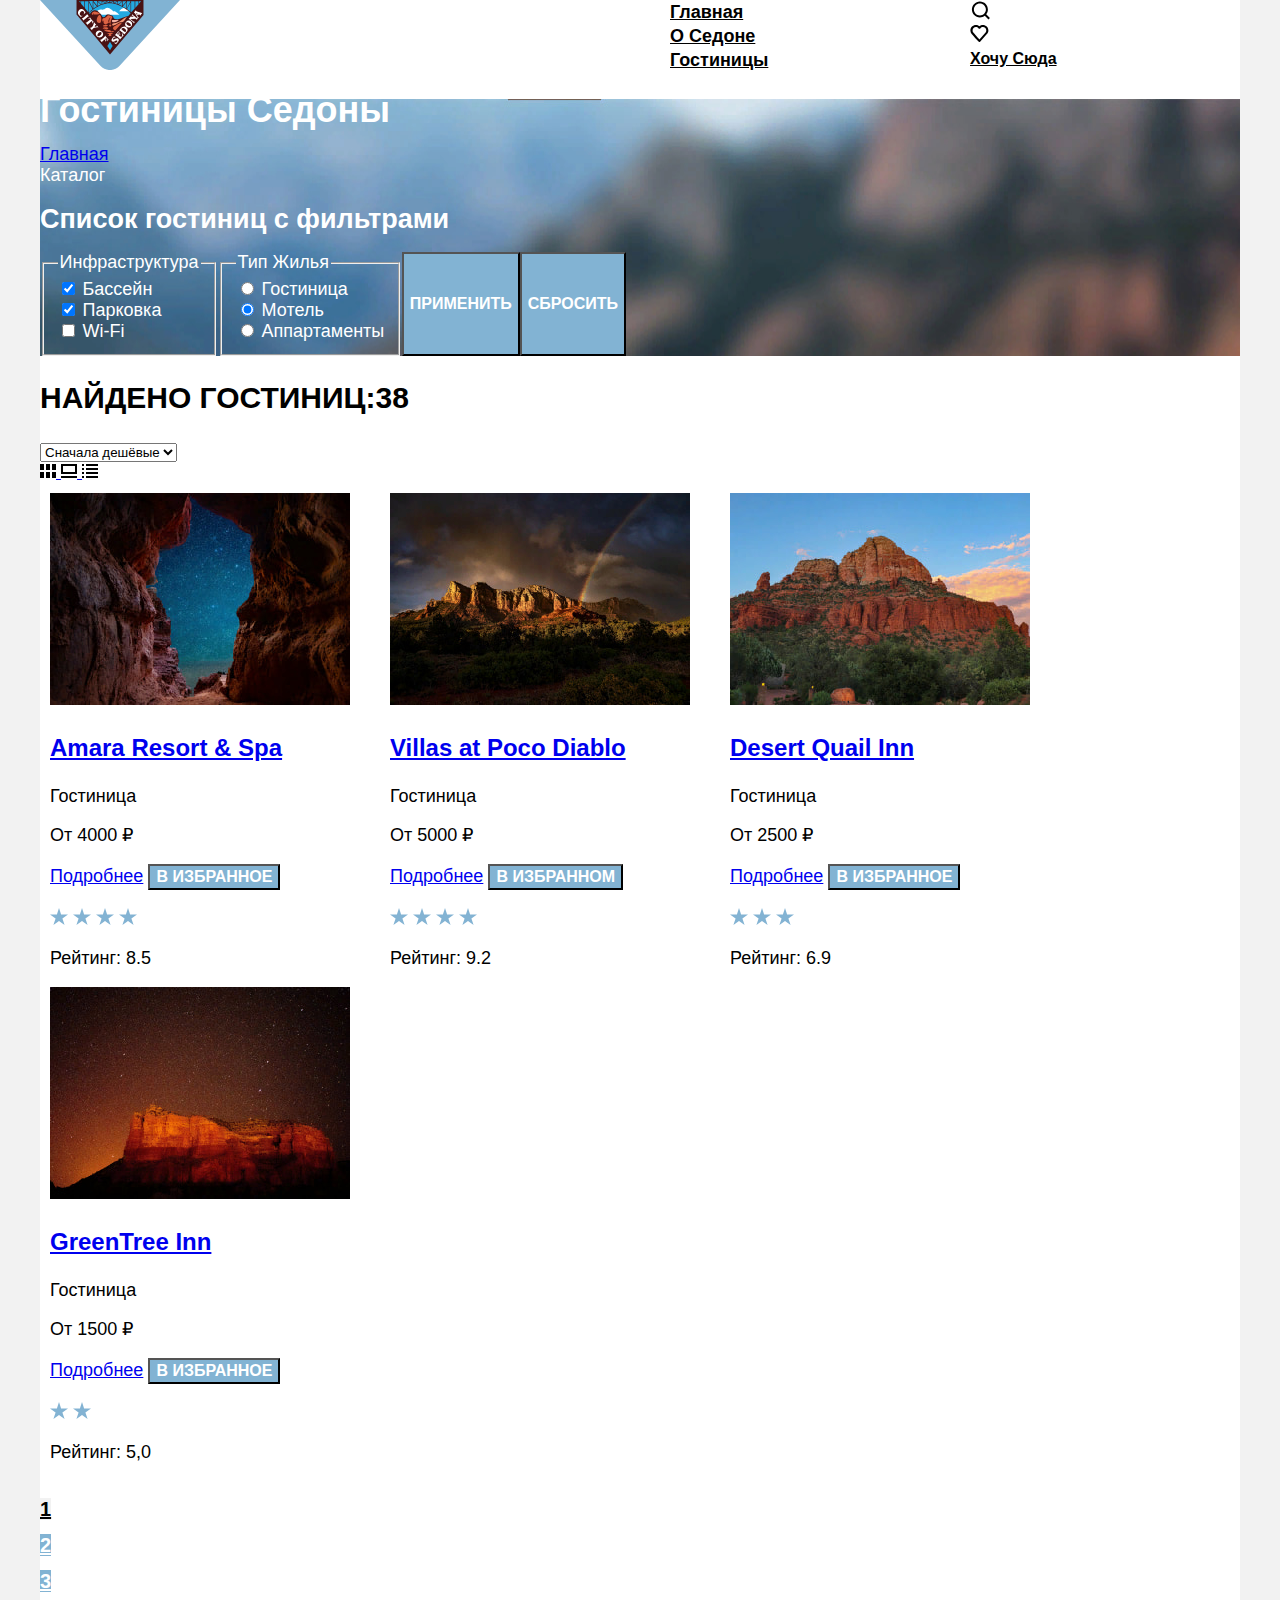
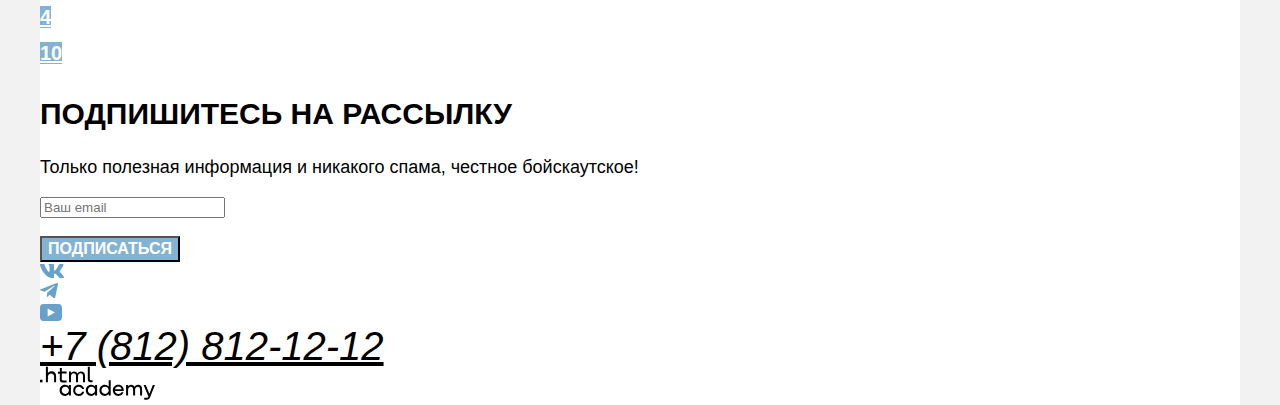
==== commit e4ec7d1f: "Merge pull request #6 from Tatiana2711/master" ====
--- a/catalog.html
+++ b/catalog.html
@@ -6,12 +6,13 @@
     <link rel="stylesheet" href="styles/styles.css">
   </head>
   <body>
+    <div class="page-container">
     <header class="page-header">
       <nav class="navigation">
         <a class="navigation-logo" href="index.html">
           <img class="page-header-logo" src="images/logo.svg" width="140" height="70" alt="Логотип Седона">
         </a>
-        <ul class="navigation-list">
+        <ul class="navigation-list list-reset">
           <li class="navigation-item">
             <a class="navigation-link" href="index.html">Главная</a>
           </li>
@@ -22,7 +23,7 @@
             <a class="navigation-link" href="#">Гостиницы</a>
           </li>
         </ul>
-        <ul class="navigation-user">
+        <ul class="navigation-user list-reset">
           <li class="navigation-item">
             <svg width="21" height="20" viewBox="0 0 21 20" fill="none" xmlns="http://www.w3.org/2000/svg">
               <path d="M19.8928 18.0083L16.1928 14.3287C17.1928 13.0359 17.8928 11.3453 17.8928 9.4558C17.8928 5.08011 14.2928 1.5 9.89282 1.5C5.49282 1.5 1.89282 5.17956 1.89282 9.55525C1.89282 13.9309 5.49282 17.511 9.89282 17.511C11.6928 17.511 13.3928 16.9144 14.7928 15.8204L18.4928 19.5L19.8928 18.0083ZM9.89282 15.5221C6.59282 15.5221 3.89282 12.837 3.89282 9.55525C3.89282 6.27348 6.59282 3.5884 9.89282 3.5884C13.1928 3.5884 15.8928 6.27348 15.8928 9.55525C15.8928 12.837 13.1928 15.5221 9.89282 15.5221Z" fill="black"/>
@@ -40,7 +41,7 @@
       </nav>
     </header>
 
-    <main class="main-inner">
+    <main class="main-container main-inner">
 
       <div class="inner-header-hotels">
 
@@ -48,7 +49,7 @@
         <h1 class="inner-header-title">Гостиницы Седоны</h1>
 
 
-        <ul class="breadcrumbs">
+        <ul class="breadcrumbs list-reset">
           <li class="breadcrumbs-item">
             <a class="breadcrumbs-link" href="index.html">Главная</a>
           </li>
@@ -65,7 +66,7 @@
         <form class="catalog-filter" action="https://echo.htmlacademy.ru/" method="get">
         <fieldset class="catalog-filter-group">
           <legend class="catalog-filter-title">Инфраструктура</legend>
-          <ul class="catalog-filter-list">
+          <ul class="catalog-filter-list list-reset">
             <li class="catalog-filter-item">
           <label class="control">
             <input class="control-input" type="checkbox" name="pool" checked>
@@ -92,7 +93,7 @@
 
         <fieldset class="catalog-filter-group">
         <legend class="catalog-filter-title">Тип Жилья</legend>
-        <ul class="catalog-filter-list">
+        <ul class="catalog-filter-list list-reset">
           <li class="catalog-filter-item">
             <label class="control">
               <input class="control-input" type="radio" name="product-group" value="shaving-supplies">
@@ -182,7 +183,7 @@
             </div>
 
 
-        <ul class="hotel-list">
+        <ul class="hotel-list list-reset">
           <li class="hotel-card">
           <a href="product.html">
           <img src="images/hotel-1.jpg" width="300" height="212" alt="гостиница Amara Resort & Spa">
@@ -251,7 +252,7 @@
                </ul>
 
 
-           <ul class="pagination">
+           <ul class="pagination list-reset">
             <li class="pagination-item">
             <a class="pagination-button pagination-current" href="#">1</a>
             </li>
@@ -287,7 +288,7 @@
 
        <footer class="page-footer">
         <div class="page-footer-container">
-          <ul class="footer-social-list">
+          <ul class="footer-social-list list-reset">
             <li class="footer-social-item">
               <svg width="24" height="14" viewBox="0 0 24 14" fill="none" xmlns="http://www.w3.org/2000/svg">
                 <path fill-rule="evenodd" clip-rule="evenodd" d="M23.45 0.948C23.616 0.402 23.45 0 22.655 0H20.03C19.362 0 19.054 0.347 18.887 0.73C18.887 0.73 17.552 3.926 15.661 6.002C15.049 6.604 14.771 6.795 14.437 6.795C14.27 6.795 14.019 6.604 14.019 6.057V0.948C14.019 0.292 13.835 0 13.279 0H9.151C8.734 0 8.483 0.304 8.483 0.593C8.483 1.214 9.429 1.358 9.526 3.106V6.904C9.526 7.737 9.373 7.888 9.039 7.888C8.149 7.888 5.984 4.677 4.699 1.003C4.45 0.288 4.198 0 3.527 0H0.9C0.15 0 0 0.347 0 0.73C0 1.412 0.89 4.8 4.145 9.281C6.315 12.341 9.37 14 12.153 14C13.822 14 14.028 13.632 14.028 12.997V10.684C14.028 9.947 14.186 9.8 14.715 9.8C15.105 9.8 15.772 9.992 17.33 11.467C19.11 13.216 19.403 14 20.405 14H23.03C23.78 14 24.156 13.632 23.94 12.904C23.702 12.18 22.852 11.129 21.725 9.882C21.113 9.172 20.195 8.407 19.916 8.024C19.527 7.533 19.638 7.314 19.916 6.877C19.916 6.877 23.116 2.451 23.449 0.948H23.45Z" fill="#68A2CA"/>
@@ -323,5 +324,6 @@
             </svg> </a>
           </div>
       </footer>
+    </div>
   </body>
 </html>
--- a/styles/styles.css
+++ b/styles/styles.css
@@ -14,6 +14,9 @@
     font-display: swap;
     }
 
+    html {
+      height: 100%;
+    }
 
     body {
       display: flex;
@@ -21,8 +24,11 @@
       font-family: "PT Sans", sans-serif;
       font-size: 18px;
       line-height: 21px;
-      background-color: #fff;
+      background-color: #f2f2f2;
       color: #242424;
+      width: 1200px;
+      margin: 0 auto;
+      min-height: 100%;
     }
     .button {
       font-family: inherit;
@@ -43,14 +49,14 @@
 
     .navigation {
       display: flex;
-      width: 1200px;
       margin: 0 auto;
     }
 
     .navigation-list {
-      margin: 30;
-      padding: 16;
-      width: 360px;
+      margin: 30px;
+      padding: 16px;
+      min-width: 300px;
+      max-width: 340px;
       font-family: "PT Sans" , sans-serif;
       line-height: 24px;
       font-weight: 700;
@@ -66,21 +72,21 @@
       font-weight: 700;
       line-height: 20px;
       text-transform: uppercase;
-      margin-right: 0 auto;
+      margin-left: auto;
 
     }
     .navigation-logo {
       margin-right: auto;
     }
     .page-container {
-
+      background-color: #ffffff;
       margin: 0 auto;
       width: 1200px;
     }
-
-
-    .welcome{
-
+    .main-container {
+      flex-grow: 1;
+    }
+    .welcome {
       text-align: center;
       color: #000000;
       background-color: #ffffff;
@@ -105,6 +111,8 @@
     .advantages-list {
       display: flex;
       margin: 0;
+      padding: 0;
+      list-style: none;
       flex-wrap: wrap;
     }
     .advantages-item {
@@ -114,10 +122,19 @@
     }
     .advantages-item-pic {
       width: 800px;
-    }
+      margin: 0;
+    }
+    .advantages-item.advantages-item-full {
+      width: 100%;
+      display: flex;
+
+    }
+
     .advantages-item-wrapper {
       display: flex;
       margin: 0;
+      width: 400px;
+      flex-direction: column;
 
     }
 
@@ -138,8 +155,13 @@
       text-align: center;
       color: #000000;
       background-color: #ffffff;
-      width: 1200px;
       flex-wrap: wrap;
+    }
+    .services-list {
+      display: flex;
+      list-style: none;
+      margin: 0;
+      padding: 0;
     }
     .services-title {
       font-size: 30px;
@@ -191,11 +213,7 @@
       color: #000000;
       background-color: #ffffff;
     }
-    .page-footer-container {
-      display: flex;
-      width: 1200px;
-      margin: 0 auto;
-    }
+
 
     .footer-contacts-address-phone {
       color: #000000;
@@ -203,9 +221,12 @@
       font-size: 40px;
       line-height: 40px;
       text-transform: uppercase;
-
-    }
-
+    }
+    .list-reset {
+      list-style: none;
+      margin: 0;
+      padding: 0;
+    }
     .page-header {
       color: #ffffff;
       background-color: #ffffff;
@@ -232,6 +253,9 @@
       color: #000000;
       font-size: 18px;
       background-color: #ffffff;
+    }
+    .catalog-filter {
+      display: flex;
     }
     .catalog-products-title {
       font-family: "PT Sans" , sans-serif;
@@ -289,8 +313,13 @@
 }
 .hotel-list {
   display: flex;
+  flex-wrap: wrap;
+  display: flex;
   margin: 10px;
 }
+.hotel-card{
+width: 340px;
+}
 .pagination {
 
 }
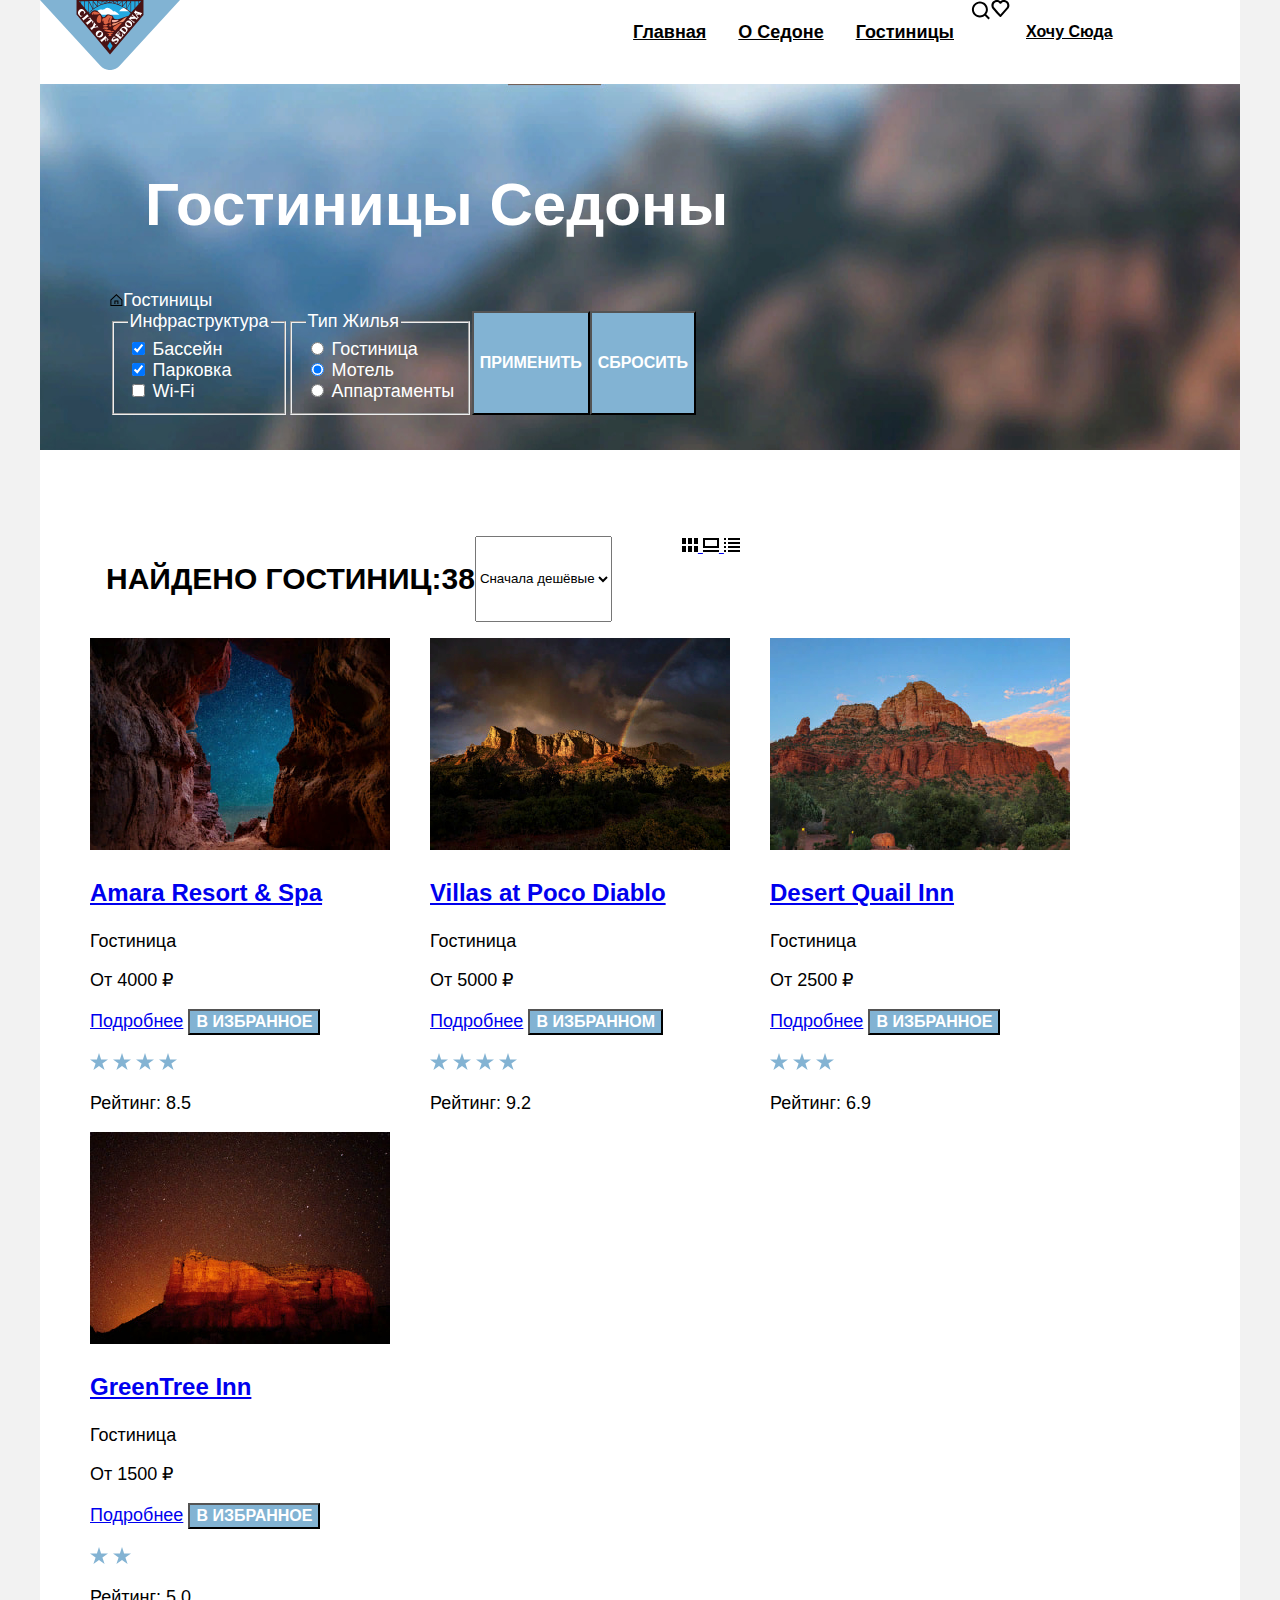
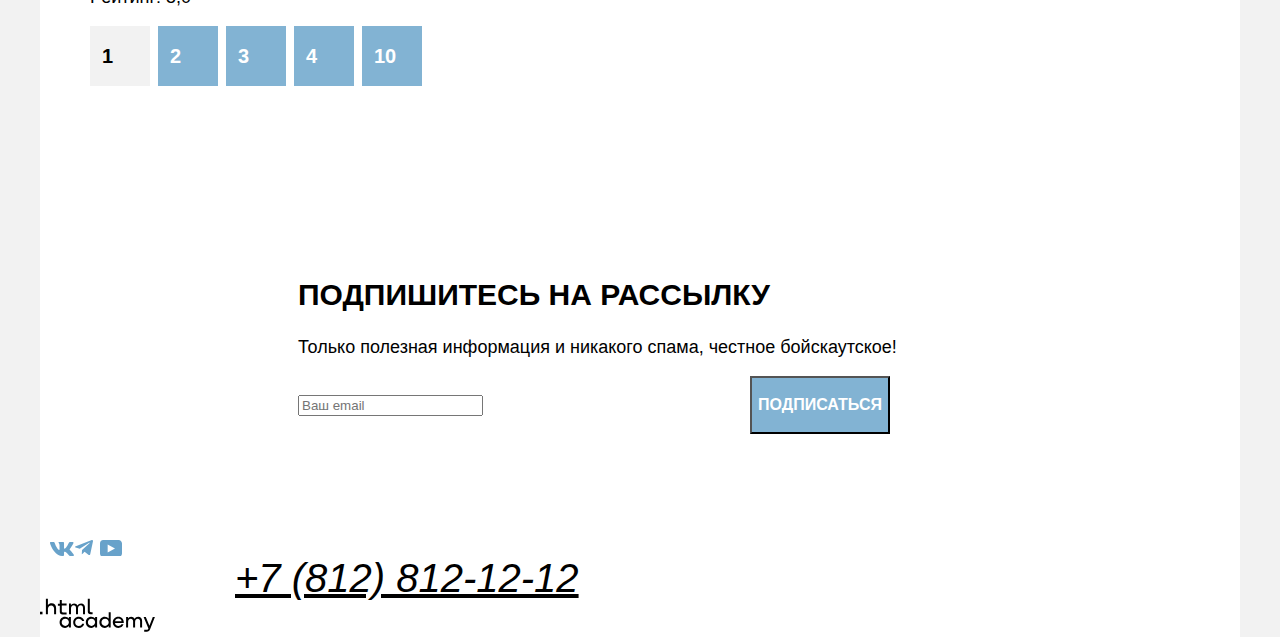
==== commit 47f611ba: "Делает сетки каталога" ====
--- a/catalog.html
+++ b/catalog.html
@@ -50,11 +50,16 @@
 
 
         <ul class="breadcrumbs list-reset">
+          <li class="breadcrumbs-item ">
+            <svg width="13" height="12" viewBox="0 0 13 12" fill="none" xmlns="http://www.w3.org/2000/svg">
+              <path d="M6.39282 0L0.392822 5.80006V12.0001H12.3928V5.80006L6.39282 0ZM11.3928 11.0001H1.39282V6.20005L6.39282 1.4L11.3928 6.20005V11.0001Z" fill="black"/>
+              <path d="M4.39282 10.0001H5.39282V7.50005H7.39282V10.0001H8.39282V6.50005H4.39282V10.0001Z" fill="black"/>
+              </svg>
+
+           <div class="visually-hidden"> <a class="breadcrumbs-link" href="index.html">Главная</a></div>
+          </li>
           <li class="breadcrumbs-item">
-            <a class="breadcrumbs-link" href="index.html">Главная</a>
-          </li>
-          <li class="breadcrumbs-item">
-            <a class="breadcrumbs-link">Каталог</a>
+            <a class="breadcrumbs-link">Гостиницы</a>
           </li>
         </ul>
 
@@ -123,15 +128,16 @@
 
       </div>
 
-      <section class="catalog-products">
-
+    <section class="catalog-products">
+        <div class="sorting-container">
         <h2 class="catalog-products-title">Найдено гостиниц:38</h2>
 
         <select class="select-control" aria-label="Сортировка">
+
           <option value="cheap">Сначала дешёвые</option>
         </select>
       <div>
-        <a href="#">
+        <a class="sorting-container-button" href="#">
         <svg width="16" height="14" viewBox="0 0 16 14" fill="none" xmlns="http://www.w3.org/2000/svg">
           <g clip-path="url(#clip0_33548_951)">
           <path d="M4 0H0V6H4V0Z" fill="black"/>
@@ -181,7 +187,7 @@
               </svg>
             </a>
             </div>
-
+          </div>
 
         <ul class="hotel-list list-reset">
           <li class="hotel-card">
@@ -194,7 +200,7 @@
           </a>
           <p>Гостиница</p>
           <p>От 4000 ₽</p>
-          <a class="#" href="#">Подробнее</a>
+          <a class="hotel-card-button" href="#">Подробнее</a>
           <button class="button" type="button">В избранное</button>
           <p>
              <img src="images/stars-4.svg" alt="4 звезды">
@@ -210,7 +216,7 @@
           </a>
             <p>Гостиница</p>
             <p>От 5000 ₽</p>
-            <a class="#" href="#">Подробнее</a>
+            <a class="hotel-card-button" href="#">Подробнее</a>
             <button class="button" type="button">в избранном</button>
             <p><img src="images/stars-4.svg" alt="4 звезды">
             </p>
@@ -226,7 +232,7 @@
             </a>
               <p>Гостиница</p>
               <p>От 2500 ₽</p>
-              <a class="#" href="#">Подробнее</a>
+              <a class="hotel-card-button" href="#">Подробнее</a>
               <button class="button" type="button">В избранное</button>
               <p><img src="images/stars-3.svg" alt="3 звезды">
               </p>
@@ -242,7 +248,7 @@
               </a>
                 <p>Гостиница</p>
                 <p>От 1500 ₽</p>
-                <a class="#" href="#">Подробнее</a>
+                <a class="hotel-card-button" href="#">Подробнее</a>
                 <button class="button" type="button">В избранное</button>
               <p><img src="images/stars-2.svg" alt="2 звезды">
                 </p>
@@ -281,9 +287,7 @@
           </p>
             <button class="button" type="submit">Подписаться</button>
           </form>
-
           </section>
-
        </main>
 
        <footer class="page-footer">
--- a/styles/styles.css
+++ b/styles/styles.css
@@ -4,279 +4,431 @@
   font-weight: 400;
   src: url("../fonts/pt-sans-regular.woff2") format("woff2");
   font-display: swap;
+}
+
+@font-face {
+  font-family: "PT Sans";
+  font-style: normal;
+  font-weight: 700;
+  src: url("../fonts/pt-sans-bold.woff2") format("woff2");
+  font-display: swap;
+}
+* {
+  box-sizing: border-box;
+}
+html {
+  height: 100%;
+}
+
+body {
+  display: flex;
+  flex-direction: column;
+  font-family: "PT Sans", sans-serif;
+  font-size: 18px;
+  line-height: 21px;
+  background-color: #f2f2f2;
+  color: #242424;
+  width: 1200px;
+  margin: 0 auto;
+  min-height: 100%;
+}
+
+.visually-hidden {
+  position: absolute;
+  width: 1px;
+  height: 1px;
+  margin: -1px;
+  padding: 0;
+  border: 0;
+  clip: rect(0 0 0 0);
+  overflow: hidden;
+}
+
+.button {
+  font-family: inherit;
+  font-size: 16px;
+  line-height: 20px;
+  font-weight: 700;
+  text-align: center;
+  color: #ffffff;
+  background-color: #82B3D3;
+  text-decoration: none;
+  text-transform: uppercase;
+}
+
+.page-container {
+  background-color: #ffffff;
+  margin: 0 auto;
+  width: 1200px;
+}
+
+.main-container {
+  flex-grow: 1;
+  margin: 0;
+  padding: 0;
+}
+
+.page-header {
+  color: #ffffff;
+  background-color: #ffffff;
+}
+
+.navigation {
+  display: flex;
+  margin: 0 auto;
+}
+
+.navigation-logo {
+  margin-right: auto;
+}
+
+.navigation-list {
+  display: flex;
+  flex-wrap: wrap;
+  margin: 0;
+  padding: 0;
+  min-width: 300px;
+  max-width: 450px;
+  font-family: "PT Sans", sans-serif;
+  line-height: 24px;
+  font-weight: 700;
+  color: #000000;
+  background-color: #ffffff;
+  text-transform: capitalize;
+
+}
+
+.navigation-link {
+  display: block;
+  font-family: "PT Sans", sans-serif;
+  line-height: 24px;
+  font-weight: 700;
+  color: #000000;
+  background-color: #ffffff;
+  text-transform: capitalize;
+  padding: 20px 16px;
+}
+
+.navigation-user {
+  display: flex;
+  padding: 22px 12px;
+  width: 270px;
+  font-size: 16px;
+  font-family: PT Sans;
+  font-style: normal;
+  font-weight: 700;
+  line-height: 20px;
+  text-transform: uppercase;
+  margin-left: auto;
+}
+
+.navigation-user .navigation-link {
+  min-width: 44px;
+  min-height: 84px;
+}
+
+.welcome {
+  text-align: center;
+  color: #000000;
+  background-color: #ffffff;
+  background-image: url("../images/general-images-1.jpg");
+  background-size: 100% auto;
+  background-repeat: no-repeat;
+}
+
+.advantages-title {
+  font-family: "PT Sans", sans-serif;
+  font-size: 30px;
+  font-weight: 700;
+  line-height: 36px;
+  text-transform: uppercase;
+  text-align: center;
+}
+
+.advantages {
+  font-family: "PT Sans", sans-serif;
+  text-align: center;
+  color: #000000;
+  background-color: #ffffff;
+}
+
+.advantages-list {
+  display: flex;
+  margin: 0;
+  padding: 0;
+  list-style: none;
+  flex-wrap: wrap;
+}
+
+.advantages-item {
+  justify-content: center;
+  width: 400px;
+  height: 385px;
+  margin: 0;
+  padding: 0;
+  align-items: center;
+}
+
+.advantages-item.advantages-item-item {
+  background: rgba(131, 179, 211, 0.20);
+  justify-content: center;
+}
+
+.advantages-item-pic {
+  width: 800px;
+  margin: 0;
+}
+
+.advantages-item.advantages-item-full {
+  width: 100%;
+  display: flex;
+  padding: 0;
+}
+
+.advantages-item-wrapper {
+  display: flex;
+  margin: 0;
+  flex-direction: column;
+  padding: 103px 85px;
+  background-color: #82B3D3;
+  color: #ffffff;
+}
+
+.advantages-description {
+  font-weight: 700;
+  color: #000000;
+  line-height: 26px;
+  font-size: 22px;
+}
+
+.advantages-item-name {
+
+  text-transform: uppercase;
+}
+
+.marketing {
+  display: block;
+  justify-content: center;
+  padding: 64px;
+  margin: 0;
+}
+
+.services {
+  display: flex;
+  margin: 0;
+  font-family: PT Sans, sans-serif;
+  text-align: center;
+  color: #000000;
+  background-color: #ffffff;
+  flex-wrap: wrap;
+}
+
+.services-list {
+  display: flex;
+  flex-wrap: wrap;
+  list-style: none;
+  margin: 0;
+  padding: 0;
+}
+
+.services-title {
+  font-size: 30px;
+  font-weight: 700;
+  line-height: 36px;
+  text-transform: uppercase;
+}
+
+.services-item-name {
+  text-transform: uppercase;
+  margin: 30px;
+}
+
+.services-item {
+  width: 400px;
+  margin: 0;
+}
+
+.services-description {
+  font-size: 18px;
+  line-height: 21px;
+}
+
+.appointment-description {
+  font-size: 30px;
+  font-family: PT Sans;
+  font-weight: 700;
+  line-height: 36px;
+  text-transform: uppercase;
+}
+
+.search-hotels {
+  text-align: center;
+  font-size: 22px;
+  line-height: 26px;
+  padding: 96px 304px;
+}
+
+.appointment {
+  padding: 96px 104px 258px;
+  width: 1200px;
+  font-family: PT Sans, sans-serif;
+  text-align: center;
+  color: #ffffff;
+  background-color: #a896e7;
+  background-image: url("../images/background-images-1.jpg");
+  background-size: 100%;
+  background-repeat: no-repeat;
+  min-width: 400px;
+}
+
+.appointment-title {
+  color: #ffffff;
+  font-size: 30px;
+  font-weight: 700;
+  line-height: 36px;
+  text-transform: uppercase;
+}
+
+.page-footer {
+  width: 1200px;
+  color: #000000;
+  background-color: #ffffff;
+}
+
+.footer-contacts-address-phone {
+  color: #000000;
+  background-color: #ffffff;
+  font-size: 40px;
+  line-height: 40px;
+  text-transform: uppercase;
+  padding-left: 195px;
+  padding-right: 195px;
+}
+
+.footer-social-list {
+  display: flex;
+  flex-wrap: wrap;
+  margin: 0;
+  padding: 10px;
+}
+
+.footer-social-item {
+  width: 25px;
+  height: 15px;
+  padding: 10px;
+  margin-bottom: 8px;
+}
+
+.footer-social-item:nth-child(3n) {
+  margin-right: 0;
+}
+
+.list-reset {
+  list-style: none;
+  margin: 0;
+  padding: 0;
+}
+
+.page-header {
+  color: #ffffff;
+  background-color: #ffffff;
+}
+
+.inner-header-hotels {
+  font-family: "PT Sans", sans-serif;
+  color: #ffffff;
+  background-color: #000000;
+  background-image: url("../images/background-images-2.jpg");
+  background-size: 100% auto;
+  background-repeat: no-repeat;
+  padding: 35px 70px;
+}
+
+.main-inner {
+  padding: 0;
+  margin: 0;
+}
+
+.inner-header-title {
+  padding: 35px;
+  font-size: 60px;
+}
+
+.breadcrumbs {
+  display: flex;
+  margin: 0;
+  padding: 0;
+  list-style-type: none;
+}
+.breadcrumbs-link {
+  margin-right: 30px;
+  margin-bottom: 40px;
+}
+.catalog-products {
+  margin: 70px 50px;
+  font-family: "PT Sans", sans-serif;
+  color: #000000;
+  font-size: 18px;
+  background-color: #ffffff;
+}
+
+.catalog-filter {
+display: flex;
+}
+.sorting-container {
+  display: flex;
+  width: 1060px;
+
+  margin-bottom: 40;
+  padding: 16px;
+  color: #000000;
+  background-color: #ffffff;
   }
-
-  @font-face {
-    font-family: "PT Sans";
-    font-style: normal;
-    font-weight: 700;
-    src: url("../fonts/pt-sans-bold.woff2") format("woff2");
-    font-display: swap;
-    }
-
-    html {
-      height: 100%;
-    }
-
-    body {
-      display: flex;
-      flex-direction: column;
-      font-family: "PT Sans", sans-serif;
-      font-size: 18px;
-      line-height: 21px;
-      background-color: #f2f2f2;
-      color: #242424;
-      width: 1200px;
-      margin: 0 auto;
-      min-height: 100%;
-    }
-    .button {
-      font-family: inherit;
-      font-size: 16px;
-      line-height: 20px;
-      font-weight: 700;
-      text-align: center;
-      color: #ffffff;
-      background-color: #82B3D3;
-      text-decoration: none;
-      text-transform: uppercase;
-    }
-    .page-header {
-
-      color: #ffffff;
-      background-color: #ffffff;
-    }
-
-    .navigation {
-      display: flex;
-      margin: 0 auto;
-    }
-
-    .navigation-list {
-      margin: 30px;
-      padding: 16px;
-      min-width: 300px;
-      max-width: 340px;
-      font-family: "PT Sans" , sans-serif;
-      line-height: 24px;
-      font-weight: 700;
-      color: #000000;
-      background-color: #ffffff;
-      text-transform: capitalize;
-    }
-    .navigation-user {
-      width: 270px;
-      font-size: 16px;
-      font-family: PT Sans;
-      font-style: normal;
-      font-weight: 700;
-      line-height: 20px;
-      text-transform: uppercase;
-      margin-left: auto;
-
-    }
-    .navigation-logo {
-      margin-right: auto;
-    }
-    .page-container {
-      background-color: #ffffff;
-      margin: 0 auto;
-      width: 1200px;
-    }
-    .main-container {
-      flex-grow: 1;
-    }
-    .welcome {
-      text-align: center;
-      color: #000000;
-      background-color: #ffffff;
-      background-image: url("../images/general-images-1.jpg");
-      background-size: 100% auto;
-      background-repeat: no-repeat;
-    }
-    .advantages-title {
-      font-family: "PT Sans", sans-serif;
-      font-size: 30px;
-      font-weight: 700;
-      line-height: 36px;
-      text-transform: uppercase;
-      text-align: center;
-    }
-    .advantages {
-      font-family: "PT Sans", sans-serif;
-      text-align: center;
-      color: #000000;
-      background-color: #ffffff;
-    }
-    .advantages-list {
-      display: flex;
-      margin: 0;
-      padding: 0;
-      list-style: none;
-      flex-wrap: wrap;
-    }
-    .advantages-item {
-      width: 400px;
-      margin: 0;
-
-    }
-    .advantages-item-pic {
-      width: 800px;
-      margin: 0;
-    }
-    .advantages-item.advantages-item-full {
-      width: 100%;
-      display: flex;
-
-    }
-
-    .advantages-item-wrapper {
-      display: flex;
-      margin: 0;
-      width: 400px;
-      flex-direction: column;
-
-    }
-
-    .advantages-description {
-      font-weight: 700;
-      color: #000000;
-      line-height: 26px;
-      font-size: 22px;
-    }
-    .advantages-item-name {
-      text-transform: uppercase;
-    }
-
-    .services {
-      display: flex;
-      margin: 0;
-      font-family: PT Sans, sans-serif;
-      text-align: center;
-      color: #000000;
-      background-color: #ffffff;
-      flex-wrap: wrap;
-    }
-    .services-list {
-      display: flex;
-      list-style: none;
-      margin: 0;
-      padding: 0;
-    }
-    .services-title {
-      font-size: 30px;
-      font-weight: 700;
-      line-height: 36px;
-      text-transform: uppercase;
-    }
-    .services-item-name {
-      text-transform: uppercase;
-    }
-    .services-item{
-      width: 400px;
-    }
-    .services-description {
-      font-size: 18px;
-      line-height: 21px;
-    }
-    .appointment-description {
-      font-size: 30px;
-      font-family: PT Sans;
-      font-weight: 700;
-      line-height: 36px;
-      text-transform: uppercase;
-    }
-    .search-hotels {
-      text-align: center;
-      font-size: 22px;
-      line-height: 26px;
-    }
-    .appointment {
-      width: 1200px;
-      font-family: PT Sans, sans-serif;
-      text-align: center;
-      color: #ffffff;
-      background-color: #a896e7;
-      background-image: url("../images/background-images-1.jpg");
-      background-size: 100%;
-      background-repeat: no-repeat;
-    }
-    .appointment-title {
-      color: #ffffff;
-      font-size: 30px;
-      font-weight: 700;
-      line-height: 36px;
-      text-transform: uppercase;
-    }
-    .page-footer {
-      width: 1200px;
-      color: #000000;
-      background-color: #ffffff;
-    }
-
-
-    .footer-contacts-address-phone {
-      color: #000000;
-      background-color: #ffffff;
-      font-size: 40px;
-      line-height: 40px;
-      text-transform: uppercase;
-    }
-    .list-reset {
-      list-style: none;
-      margin: 0;
-      padding: 0;
-    }
-    .page-header {
-      color: #ffffff;
-      background-color: #ffffff;
-    }
-    .navigation-link {
-      font-family: "PT Sans" , sans-serif;
-      line-height: 24px;
-      font-weight: 700;
-      color: #000000;
-      background-color: #ffffff;
-      text-transform: capitalize;
-    }
-
-    .inner-header-hotels {
-      font-family: "PT Sans" , sans-serif;
-      color: #ffffff;
-      background-color: #000000;
-      background-image: url("../images/background-images-2.jpg");
-      background-size: 100% auto;
-      background-repeat: no-repeat;
-    }
-    .catalog-products {
-      font-family: "PT Sans" , sans-serif;
-      color: #000000;
-      font-size: 18px;
-      background-color: #ffffff;
-    }
-    .catalog-filter {
-      display: flex;
-    }
-    .catalog-products-title {
-      font-family: "PT Sans" , sans-serif;
-      font-size: 30px;
-      font-style: normal;
-      font-weight: 700;
-      line-height: 36px;
-      text-transform: uppercase;
-    }
-   .hotel-list-title {
-    font-family: "PT Sans" , sans-serif;
-    font-size: 24px;
-    font-style: normal;
-    font-weight: 700;
-    line-height: 28px;
+  .sorting-container-button {
+    width: 48px;
+    height: 48px;
+    margin-left: 70px;
   }
-  .pagination {
-  background-color: #ffffff;
-
-}
-.pagination-button  {
+  .select-control {
+
+  }
+.catalog-products-title {
+  font-family: "PT Sans", sans-serif;
+  font-size: 30px;
+  font-style: normal;
+  font-weight: 700;
+  line-height: 36px;
+  text-transform: uppercase;
+}
+.hotel-list {
+  display: flex;
+  flex-wrap: wrap;
+}
+.hotel-list-title {
+  font-family: "PT Sans", sans-serif;
+  font-size: 24px;
+  font-style: normal;
+  font-weight: 700;
+  line-height: 28px;
+}
+.hotel-card {
+  width: 340px;
+}
+.pagination {
+  display: flex;
+  background-color: #ffffff;
+  margin: 0;
+  padding: 0;
+  list-style-type: none;
+}
+.pagination-button {
+  display: block;
+  width: 60px;
+  height: 60px;
+  padding: 12px;
+
+  align-content: center;
+  justify-content: center;
   font-size: 20px;
   font-style: normal;
   font-weight: 700;
@@ -284,19 +436,29 @@
   text-transform: uppercase;
   color: #ffffff;
   background-color: #82B3D3;
-}
-
+  text-decoration: none;
+}
+.pagination-item:not(:last-child) {
+  margin-right: 8px;
+}
 .pagination-current {
   color: #000000;
   background-color: #F2F2F2;
 }
-
-
 .catalog-appointment {
-  font-family: "PT Sans" , sans-serif;
-  color: #000000;
-  background-color: #ffffff;
-
+  display: block;
+  justify-content: center;
+  padding: 96px 258px;
+  margin: 0;
+  font-family: "PT Sans", sans-serif;
+  color: #000000;
+  background-color: #ffffff;
+}
+.catalog-appointment-form {
+  display: flex;
+}
+.appointment-form-date {
+  width: 452px;
 }
 .catalog-appointment-title {
   font-size: 30px;
@@ -305,21 +467,6 @@
   line-height: 36px;
   text-transform: uppercase;
 }
-
-.inner-header-hotels{
-width: 1200px;
-
-
-}
-.hotel-list {
-  display: flex;
-  flex-wrap: wrap;
-  display: flex;
-  margin: 10px;
-}
-.hotel-card{
-width: 340px;
-}
-.pagination {
-
-}
+.inner-header-hotels {
+  width: 1200px;
+}
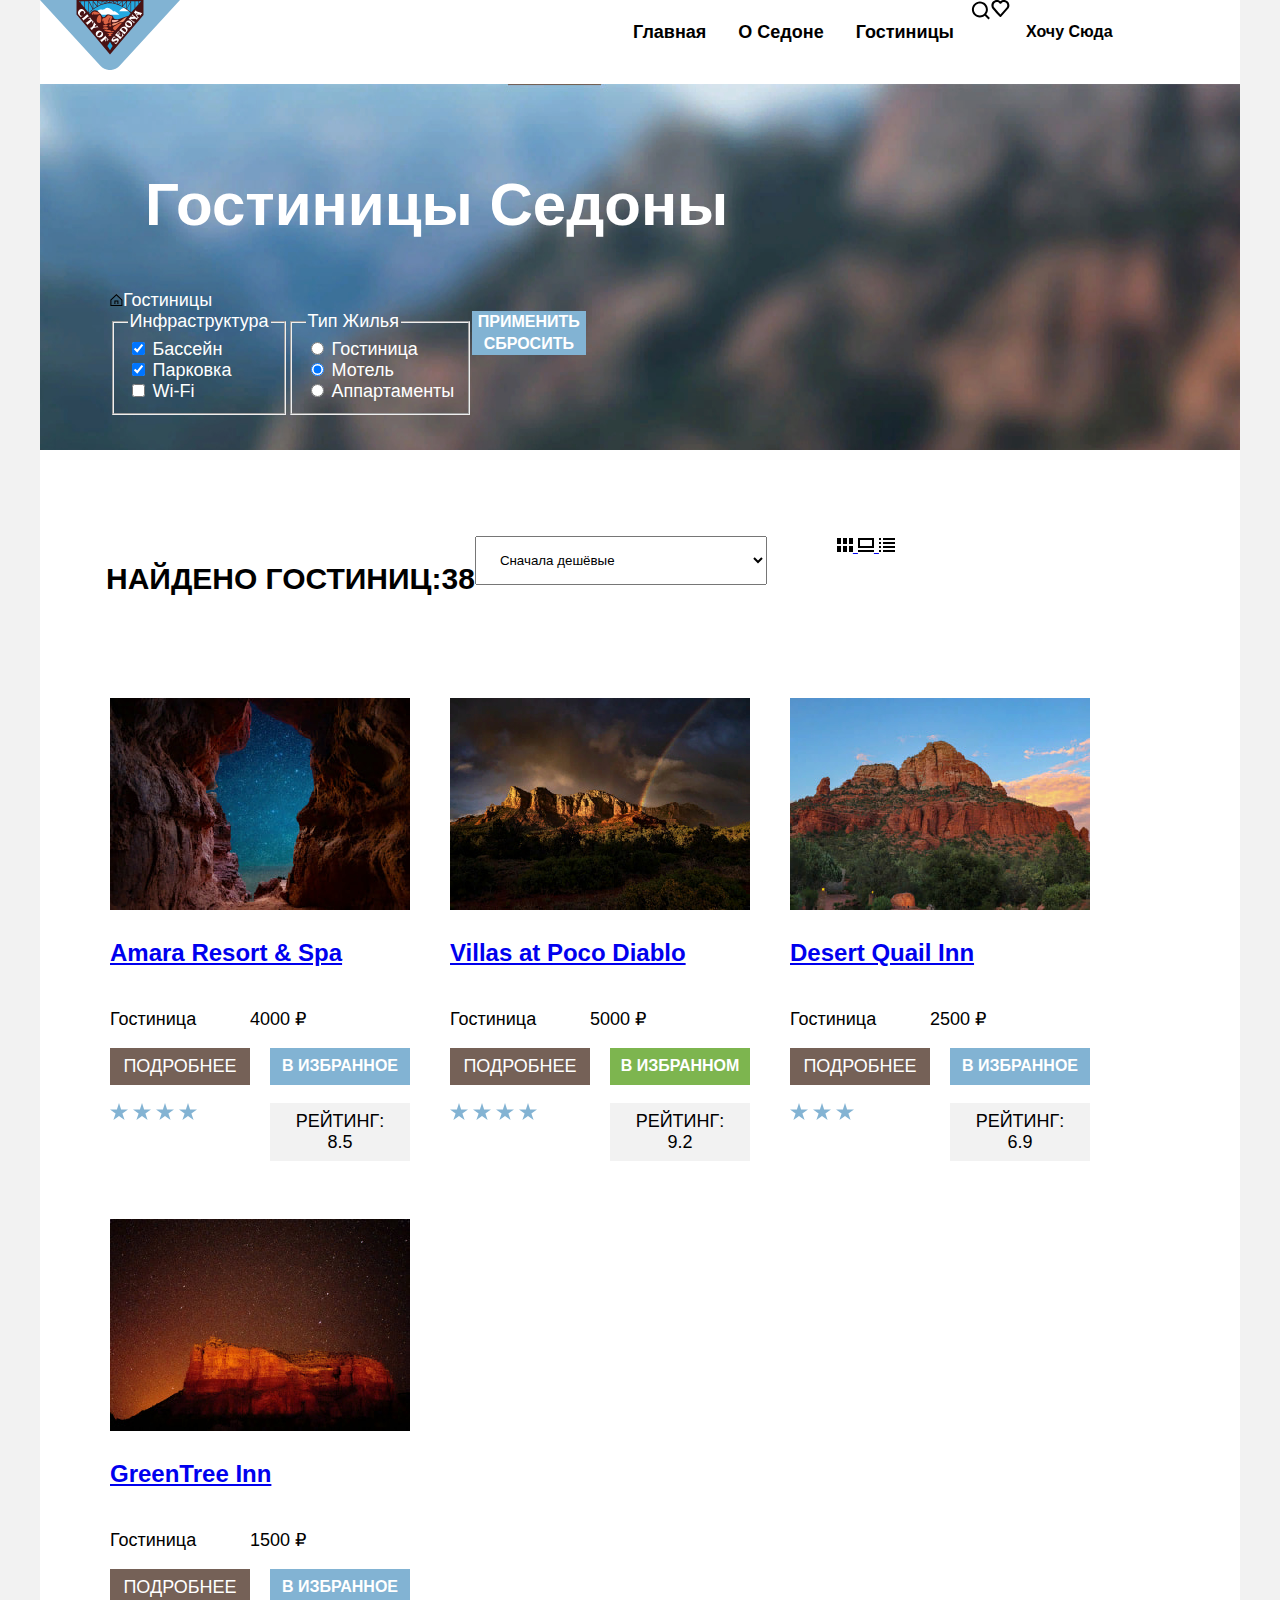
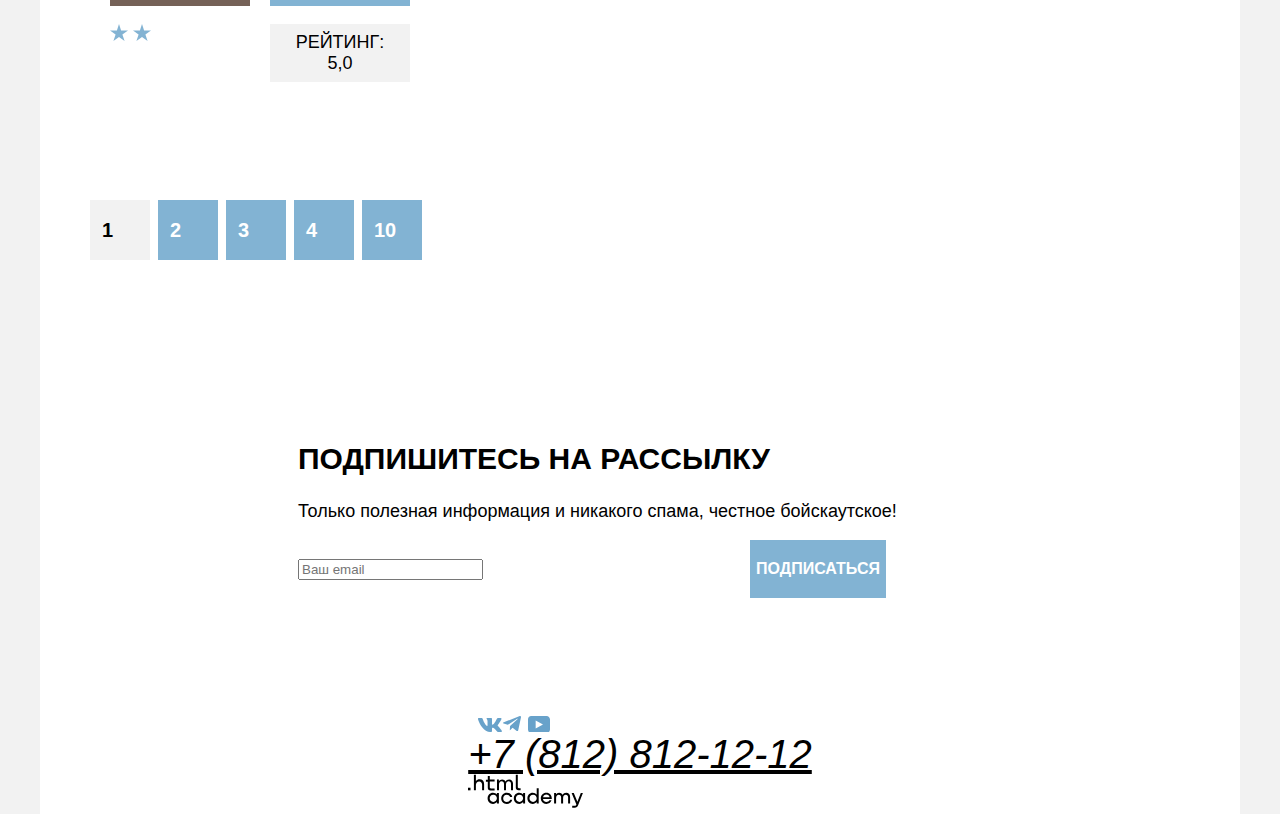
==== commit 19096099: "Делает правки каталога" ====
--- a/catalog.html
+++ b/catalog.html
@@ -122,8 +122,10 @@
           </li>
         </ul>
       </fieldset>
-          <button class="button" type="submit">Применить</button>
-          <button class="button" href="#">Сбросить</button>
+        <div class="button-search-hotel">
+          <button class="button button-1" type="submit">Применить</button>
+          <button class="button button-2" href="#">Сбросить</button>
+        </div>
         </form>
 
       </div>
@@ -136,7 +138,7 @@
 
           <option value="cheap">Сначала дешёвые</option>
         </select>
-      <div>
+      <div class="buttons">
         <a class="sorting-container-button" href="#">
         <svg width="16" height="14" viewBox="0 0 16 14" fill="none" xmlns="http://www.w3.org/2000/svg">
           <g clip-path="url(#clip0_33548_951)">
@@ -191,21 +193,28 @@
 
         <ul class="hotel-list list-reset">
           <li class="hotel-card">
+
           <a href="product.html">
           <img src="images/hotel-1.jpg" width="300" height="212" alt="гостиница Amara Resort & Spa">
           </a>
+
           <a href="product.html">
-          <h3 class="hotel-list-title">Amara Resort & Spa
-          </h3>
-          </a>
-          <p>Гостиница</p>
-          <p>От 4000 ₽</p>
+          <h3 class="hotel-list-title">Amara Resort & Spa</h3>
+          </a>
+
+          <div class="hotel-card-content">
+          <p class="hotel">Гостиница</p>
+          <p class="price">4000 ₽</p>
+
           <a class="hotel-card-button" href="#">Подробнее</a>
-          <button class="button" type="button">В избранное</button>
-          <p>
-             <img src="images/stars-4.svg" alt="4 звезды">
-          </p>
-          <p>Рейтинг: 8.5</p>
+          <button class="hotel-card-button-iwant button" type="button">В избранное</button>
+
+
+          <p><img src="images/stars-4.svg" alt="4 звезды"></p>
+
+          <p class="raiting">Рейтинг: 8.5</p>
+
+        </div>
           </li>
           <li class="hotel-card">
           <a href="product.html">
@@ -214,14 +223,17 @@
           <a href="product.html">
             <h3 class="hotel-list-title">Villas at Poco Diablo</h3>
           </a>
-            <p>Гостиница</p>
-            <p>От 5000 ₽</p>
+          <div class="hotel-card-content">
+            <p class="hotel">Гостиница</p>
+            <p class="price">5000 ₽</p>
+
+
             <a class="hotel-card-button" href="#">Подробнее</a>
-            <button class="button" type="button">в избранном</button>
-            <p><img src="images/stars-4.svg" alt="4 звезды">
-            </p>
-            <p>Рейтинг: 9.2
-            </p>
+            <button class=" hotel-card-button-iwant button-current" type="button">в избранном</button>
+
+            <p><img src="images/stars-4.svg" alt="4 звезды"></p>
+            <p class="raiting">Рейтинг: 9.2</p>
+          </div>
             </li>
             <li class="hotel-card">
             <a href="product.html">
@@ -230,14 +242,17 @@
             <a href="product.html">
               <h3 class="hotel-list-title">Desert Quail Inn</h3>
             </a>
-              <p>Гостиница</p>
-              <p>От 2500 ₽</p>
+            <div class="hotel-card-content">
+              <p class="hotel">Гостиница</p>
+              <p class="price">2500 ₽</p>
+
+
               <a class="hotel-card-button" href="#">Подробнее</a>
-              <button class="button" type="button">В избранное</button>
-              <p><img src="images/stars-3.svg" alt="3 звезды">
-              </p>
-              <p>Рейтинг: 6.9
-              </p>
+              <button class="hotel-card-button-iwant button" type="button">В избранное</button>
+
+              <p><img src="images/stars-3.svg" alt="3 звезды"></p>
+              <p class="raiting">Рейтинг: 6.9</p>
+            </div>
               </li>
               <li class="hotel-card">
               <a href="product.html">
@@ -246,14 +261,20 @@
               <a href="product.html">
                 <h3 class="hotel-list-title">GreenTree Inn</h3>
               </a>
-                <p>Гостиница</p>
-                <p>От 1500 ₽</p>
+
+                <div class="hotel-card-content">
+
+                <p class="hotel">Гостиница</p>
+                <p class="price">1500 ₽</p>
+
+
                 <a class="hotel-card-button" href="#">Подробнее</a>
-                <button class="button" type="button">В избранное</button>
-              <p><img src="images/stars-2.svg" alt="2 звезды">
-                </p>
-                <p>Рейтинг: 5,0
-                </p>
+                <button class="hotel-card-button-iwant button" type="button">В избранное</button>
+
+
+                <p><img src="images/stars-2.svg" alt="2 звезды"></p>
+                <p class="raiting">Рейтинг: 5,0</p>
+              </div>
                </li>
                </ul>
 
@@ -312,7 +333,7 @@
           <address class="footer-contacts-address">
             <a class="footer-contacts-address-phone" href="tel:+78128121212">+7 (812) 812-12-12</a>
           </address>
-          <a href="#"> <svg width="115" height="34" viewBox="0 0 115 34" fill="none" xmlns="http://www.w3.org/2000/svg">
+          <a href="#"><svg width="115" height="34" viewBox="0 0 115 34" fill="none" xmlns="http://www.w3.org/2000/svg">
             <path d="M0 13.7232V16.3232H2.5V13.7232H0Z" fill="black"/>
             <path d="M11.6 5.32324C10 5.32324 8.8 6.02324 8 7.02324H7.9V0.823242H5.9V16.3232H7.9V11.0232C7.9 8.92324 9.2 7.42324 11.2 7.42324C13 7.42324 14.1 8.82324 14.1 10.6232V16.3232H16.1V10.2232C16.2 7.22324 14.3 5.32324 11.6 5.32324Z" fill="black"/>
             <path d="M26.6 5.62324H21.8V1.92324H19.8V5.72324H17.9V7.72324H19.8V13.7232C19.8 15.4232 20.8 16.4232 22.5 16.4232H26.6V14.4232H22.9C22.2 14.4232 21.8 14.0232 21.8 13.3232V7.62324H26.6V5.62324Z" fill="black"/>
--- a/styles/styles.css
+++ b/styles/styles.css
@@ -54,6 +54,7 @@
   background-color: #82B3D3;
   text-decoration: none;
   text-transform: uppercase;
+  border: 0;
 }
 
 .page-container {
@@ -95,7 +96,6 @@
   color: #000000;
   background-color: #ffffff;
   text-transform: capitalize;
-
 }
 
 .navigation-link {
@@ -107,6 +107,7 @@
   background-color: #ffffff;
   text-transform: capitalize;
   padding: 20px 16px;
+  text-decoration: none;
 }
 
 .navigation-user {
@@ -290,7 +291,15 @@
 }
 
 .page-footer {
-  width: 1200px;
+
+  display: flex;
+
+  height: 120px;
+  padding: 40px 70px 30px 70px;
+  justify-content: center;
+  align-items: center;
+  flex-shrink: 0;
+  align-self: stretch;
   color: #000000;
   background-color: #ffffff;
 }
@@ -301,8 +310,7 @@
   font-size: 40px;
   line-height: 40px;
   text-transform: uppercase;
-  padding-left: 195px;
-  padding-right: 195px;
+
 }
 
 .footer-social-list {
@@ -310,6 +318,7 @@
   flex-wrap: wrap;
   margin: 0;
   padding: 10px;
+
 }
 
 .footer-social-item {
@@ -366,6 +375,7 @@
 }
 .catalog-products {
   margin: 70px 50px;
+  margin-bottom: 0;
   font-family: "PT Sans", sans-serif;
   color: #000000;
   font-size: 18px;
@@ -375,11 +385,23 @@
 .catalog-filter {
 display: flex;
 }
+.button-search-hotel {
+display: flex;
+flex-direction: column;
+}
+.button .button-1 {
+width: 191px;
+height: 36px;
+}
+.button .button-2 {
+  width: 191px;
+  height: 36px;
+  background-color: none;
+}
 .sorting-container {
   display: flex;
   width: 1060px;
-
-  margin-bottom: 40;
+  margin-bottom: 40px;
   padding: 16px;
   color: #000000;
   background-color: #ffffff;
@@ -390,7 +412,15 @@
     margin-left: 70px;
   }
   .select-control {
-
+    width: 292px;
+    height: 49px;
+    padding: 14px 20px;
+    justify-content: space-between;
+    align-items: center;
+  }
+  .buttons {
+    margin-right: 0;
+    height: 48px;
   }
 .catalog-products-title {
   font-family: "PT Sans", sans-serif;
@@ -401,32 +431,82 @@
   text-transform: uppercase;
 }
 .hotel-list {
+display: flex;
+flex-wrap: wrap;
+margin-bottom: 80px;
+}
+.hotel-list-title {
+  font-family: "PT Sans", sans-serif;
+  font-size: 24px;
+  font-style: normal;
+  font-weight: 700;
+  line-height: 28px;
+}
+.hotel-card {
+  display: flex;
+  flex-direction: column;
+  width: 340px;
+  padding: 20px;
+}
+.hotel-card-button {
+  width: 140px;
+  margin-right: 20px;
+  color: #ffffff;
+  background-color: #756157;
+  text-transform: uppercase;
+  text-decoration: none;
+  text-align: center;
+  padding: 8px;
+}
+.hotel-card-button-iwant {
+width: 140px;
+}
+.button-current {
+background-color: #7DB54F;
+font-family: inherit;
+font-size: 16px;
+line-height: 20px;
+font-weight: 700;
+text-align: center;
+color: #ffffff;
+text-decoration: none;
+text-transform: uppercase;
+border: 0;
+}
+.prace {
+width: 140px;
+
+}
+.hotel {
+width: 140px;
+}
+
+.raiting {
+ background-color: #F2F2F2;
+ width: 140px;
+ text-align: center;
+ text-decoration: none;
+ text-transform: uppercase;
+ padding: 8px 22px;
+ margin-left: auto;
+  }
+.hotel-card-content {
   display: flex;
   flex-wrap: wrap;
-}
-.hotel-list-title {
-  font-family: "PT Sans", sans-serif;
-  font-size: 24px;
-  font-style: normal;
-  font-weight: 700;
-  line-height: 28px;
-}
-.hotel-card {
-  width: 340px;
-}
+  }
 .pagination {
   display: flex;
   background-color: #ffffff;
   margin: 0;
   padding: 0;
   list-style-type: none;
+  margin-bottom: 60px;
 }
 .pagination-button {
   display: block;
   width: 60px;
   height: 60px;
   padding: 12px;
-
   align-content: center;
   justify-content: center;
   font-size: 20px;
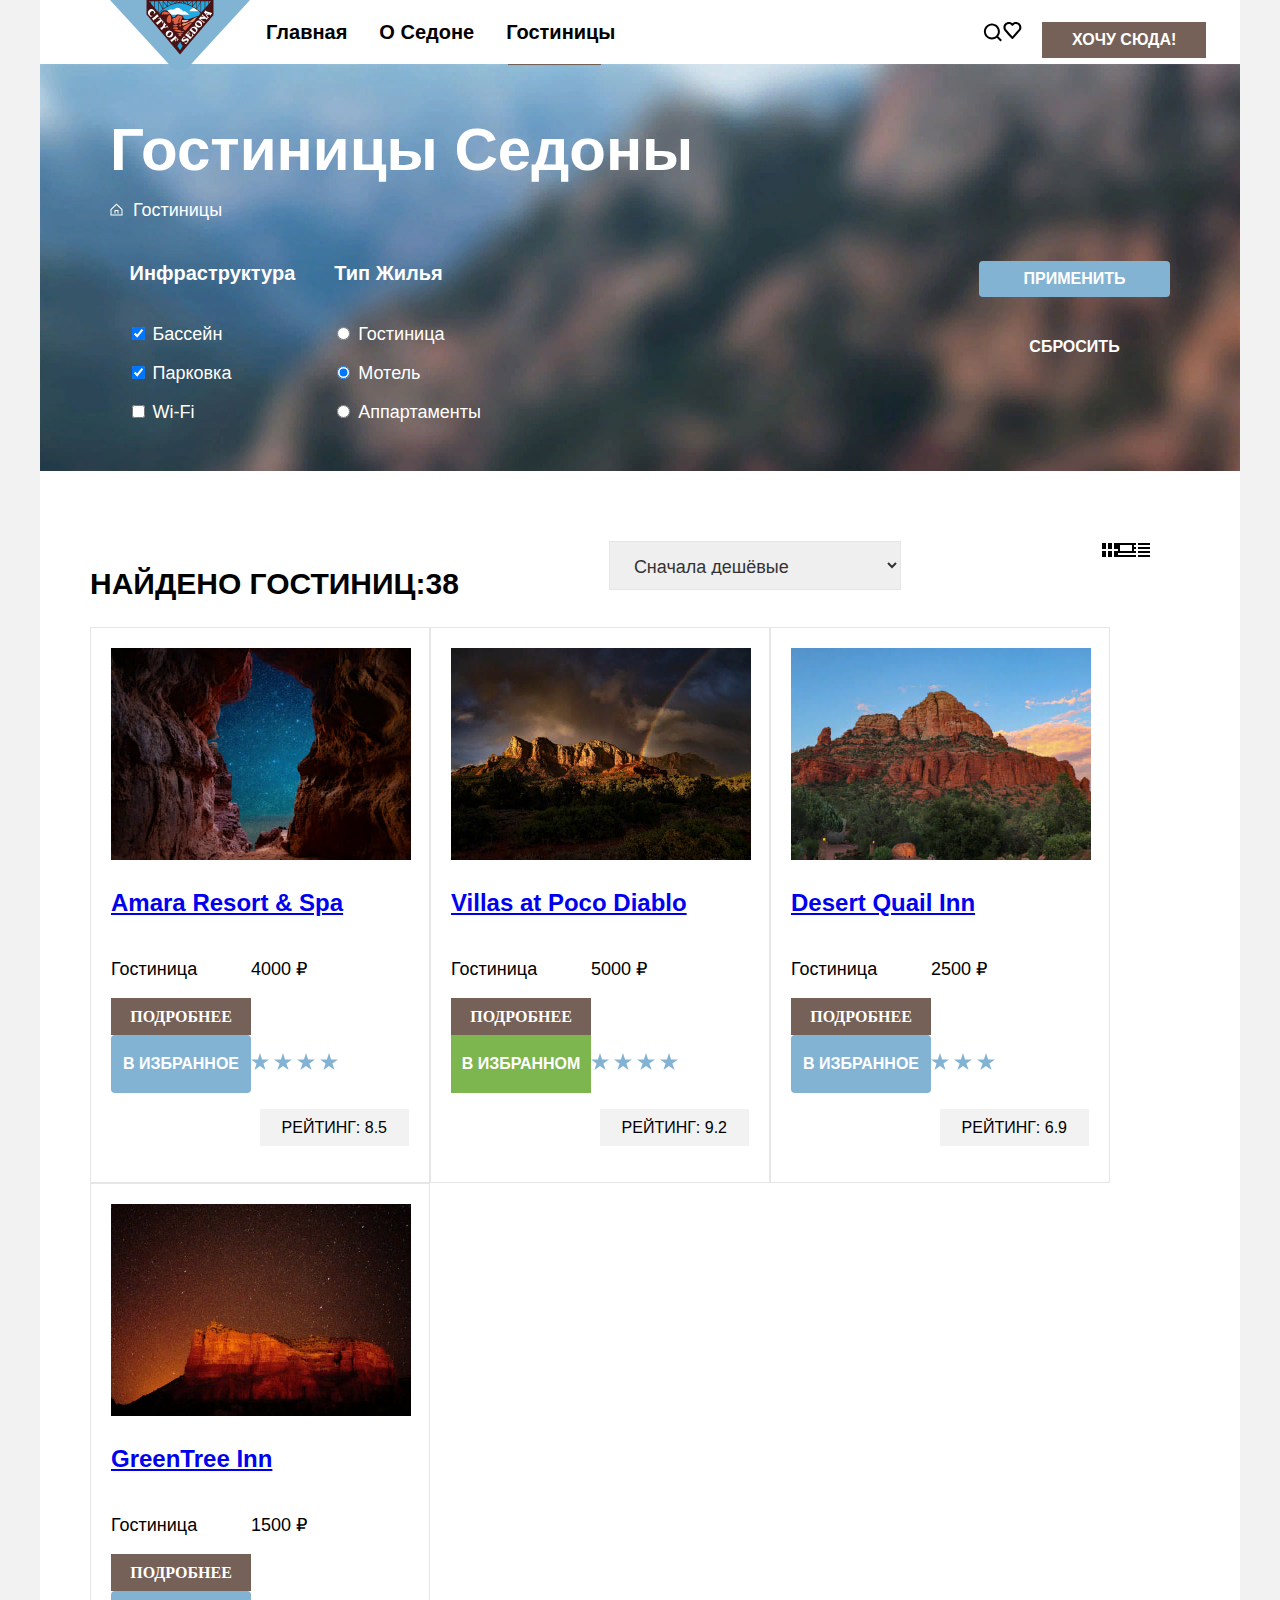
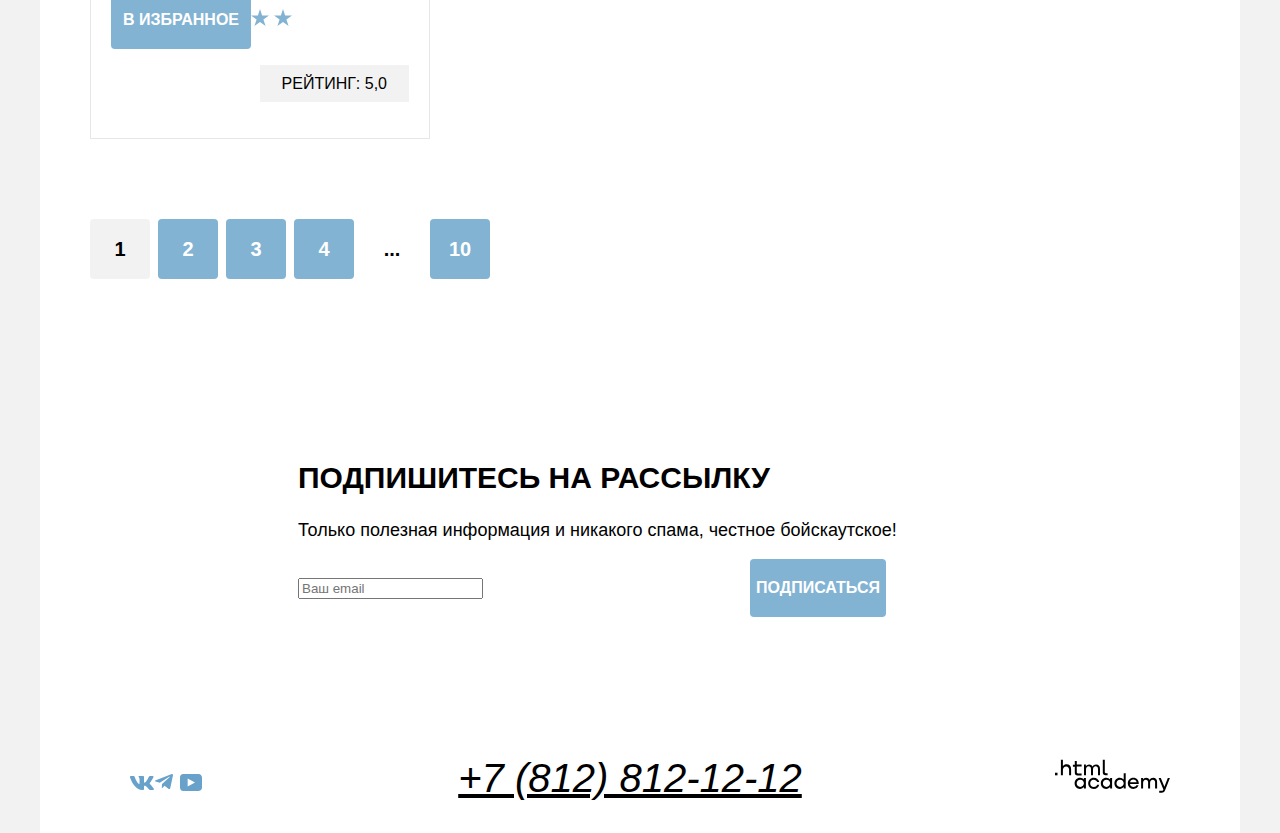
==== commit 9080f391: "Merge pull request #8 from Tatiana2711/master" ====
--- a/catalog.html
+++ b/catalog.html
@@ -35,7 +35,7 @@
               </svg>
           </li>
           <li class="navigation-item">
-            <a class="navigation-link" href="#">Хочу сюда</a>
+            <a class="navigation-link a-iwant" href="#">Хочу сюда!</a>
           </li>
         </ul>
       </nav>
@@ -43,7 +43,7 @@
 
     <main class="main-container main-inner">
 
-      <div class="inner-header-hotels">
+    <div class="inner-header-hotels">
 
       <header class="inner-header">
         <h1 class="inner-header-title">Гостиницы Седоны</h1>
@@ -51,12 +51,15 @@
 
         <ul class="breadcrumbs list-reset">
           <li class="breadcrumbs-item ">
-            <svg width="13" height="12" viewBox="0 0 13 12" fill="none" xmlns="http://www.w3.org/2000/svg">
-              <path d="M6.39282 0L0.392822 5.80006V12.0001H12.3928V5.80006L6.39282 0ZM11.3928 11.0001H1.39282V6.20005L6.39282 1.4L11.3928 6.20005V11.0001Z" fill="black"/>
-              <path d="M4.39282 10.0001H5.39282V7.50005H7.39282V10.0001H8.39282V6.50005H4.39282V10.0001Z" fill="black"/>
+            <svg width="13" height="13" viewBox="0 0 13 13" fill="none" xmlns="http://www.w3.org/2000/svg">
+              <path d="M6.5 0.5L0.5 6.30006V12.5001H12.5V6.30006L6.5 0.5ZM11.5 11.5001H1.5V6.70005L6.5 1.9L11.5 6.70005V11.5001Z" fill="white"/>
+              <path d="M4.5 10.5001H5.5V8.00005H7.5V10.5001H8.5V7.00005H4.5V10.5001Z" fill="white"/>
               </svg>
 
-           <div class="visually-hidden"> <a class="breadcrumbs-link" href="index.html">Главная</a></div>
+
+           <div class="visually-hidden">
+            <a class="breadcrumbs-link" href="index.html">Главная</a>
+          </div>
           </li>
           <li class="breadcrumbs-item">
             <a class="breadcrumbs-link">Гостиницы</a>
@@ -137,6 +140,7 @@
         <select class="select-control" aria-label="Сортировка">
 
           <option value="cheap">Сначала дешёвые</option>
+          <option value="cheap">Сначала дорогие</option>
         </select>
       <div class="buttons">
         <a class="sorting-container-button" href="#">
@@ -156,7 +160,7 @@
           </defs>
           </svg>
         </a>
-        <a href="#">
+        <a class="sorting-container-button" href="#">
           <svg width="16" height="14" viewBox="0 0 16 14" fill="none" xmlns="http://www.w3.org/2000/svg">
             <g clip-path="url(#clip0_47227_619)">
             <path d="M16 12H0V14H16V12Z" fill="black"/>
@@ -169,7 +173,7 @@
             </defs>
             </svg>
           </a>
-          <a href="#">
+          <a class="sorting-container-button" href="#">
             <svg width="16" height="14" viewBox="0 0 16 14" fill="none" xmlns="http://www.w3.org/2000/svg">
               <g clip-path="url(#clip0_33548_953)">
               <path d="M2 0H0V2H2V0Z" fill="black"/>
@@ -293,6 +297,9 @@
             <a class="pagination-button" href="#">4</span></a>
           </li>
           <li class="pagination-item">
+            <a class="pagination-button pagination-points" href="#">...</span></a>
+          </li>
+          <li class="pagination-item">
             <a class="pagination-button" href="#">10</a>
           </li>
         </ul>
@@ -312,7 +319,7 @@
        </main>
 
        <footer class="page-footer">
-        <div class="page-footer-container">
+
           <ul class="footer-social-list list-reset">
             <li class="footer-social-item">
               <svg width="24" height="14" viewBox="0 0 24 14" fill="none" xmlns="http://www.w3.org/2000/svg">
@@ -347,7 +354,6 @@
             <path d="M98.2 18.7232C96.6 18.7232 95.3 19.5232 94.6 20.7232H94.5C93.9 19.5232 92.7 18.7232 91.1 18.7232C89.7 18.7232 88.6 19.4232 88 20.5232V19.0232H86.1V29.6232H88.1V24.2232C88.1 22.2232 89.1 20.8232 90.7 20.7232C92.2 20.7232 93.1 21.7232 93.1 23.3232V29.6232H95.1V24.0232C95.1 21.6232 96.5 20.7232 97.7 20.7232C99.2 20.7232 100.1 21.7232 100.1 23.3232V29.6232H102.1V23.1232C102.2 20.5232 100.7 18.7232 98.2 18.7232Z" fill="black"/>
             <path d="M109.4 27.8232L105.8 18.9232H103.6L108.4 30.5232C108.1 31.4232 107.7 31.7232 106.7 31.7232H104.2V33.7232H106.7C108.5 33.7232 109.5 32.9232 110.2 31.1232L114.9 18.9232H112.8L109.4 27.8232Z" fill="black"/>
             </svg> </a>
-          </div>
       </footer>
     </div>
   </body>
--- a/styles/styles.css
+++ b/styles/styles.css
@@ -15,6 +15,11 @@
 }
 * {
   box-sizing: border-box;
+}
+.list-reset {
+  list-style: none;
+  margin: 0;
+  padding: 0;
 }
 html {
   height: 100%;
@@ -55,6 +60,7 @@
   text-decoration: none;
   text-transform: uppercase;
   border: 0;
+  border-radius: 4px;
 }
 
 .page-container {
@@ -72,6 +78,7 @@
 .page-header {
   color: #ffffff;
   background-color: #ffffff;
+  height: 64px;
 }
 
 .navigation {
@@ -80,7 +87,9 @@
 }
 
 .navigation-logo {
-  margin-right: auto;
+display: block;
+height: 70px;
+margin-left: 70px;
 }
 
 .navigation-list {
@@ -90,9 +99,12 @@
   padding: 0;
   min-width: 300px;
   max-width: 450px;
+  max-height: 64px;
   font-family: "PT Sans", sans-serif;
   line-height: 24px;
   font-weight: 700;
+  font-size: 20px;
+  line-height: 24px;
   color: #000000;
   background-color: #ffffff;
   text-transform: capitalize;
@@ -113,7 +125,7 @@
 .navigation-user {
   display: flex;
   padding: 22px 12px;
-  width: 270px;
+  min-width: 270px;
   font-size: 16px;
   font-family: PT Sans;
   font-style: normal;
@@ -122,19 +134,35 @@
   text-transform: uppercase;
   margin-left: auto;
 }
-
-.navigation-user .navigation-link {
-  min-width: 44px;
-  min-height: 84px;
+.search {
+
+}
+.heart {
+
+}
+.a-iwant {
+  background-color: #756157;
+  color: #ffffff;
+  font-size: 16px;
+  font-weight: 700;
+  line-height: 20px;
+  text-transform: uppercase;
+  max-height: 36px;
+  margin-left: 20px;
+  padding: 8px 30px;
 }
 
 .welcome {
+  display: flex;
+  align-items: center;
+  justify-content: center;
   text-align: center;
   color: #000000;
   background-color: #ffffff;
   background-image: url("../images/general-images-1.jpg");
   background-size: 100% auto;
   background-repeat: no-repeat;
+  min-height: 485px;
 }
 
 .advantages-title {
@@ -144,6 +172,7 @@
   line-height: 36px;
   text-transform: uppercase;
   text-align: center;
+  padding: 69px 25px;
 }
 
 .advantages {
@@ -155,6 +184,7 @@
 
 .advantages-list {
   display: flex;
+  max-width: ;
   margin: 0;
   padding: 0;
   list-style: none;
@@ -162,11 +192,13 @@
 }
 
 .advantages-item {
+  display: flex;
+  flex-direction: column;
   justify-content: center;
   width: 400px;
-  height: 385px;
-  margin: 0;
-  padding: 0;
+  min-height: 385px;
+  margin: 0;
+  padding: 103px 80px;
   align-items: center;
 }
 
@@ -180,14 +212,19 @@
   margin: 0;
 }
 
+.advantages-item-pic img {
+  display: block;
+}
 .advantages-item.advantages-item-full {
   width: 100%;
   display: flex;
   padding: 0;
+  flex-direction: row;
 }
 
 .advantages-item-wrapper {
   display: flex;
+  width: 400px;
   margin: 0;
   flex-direction: column;
   padding: 103px 85px;
@@ -200,23 +237,14 @@
   color: #000000;
   line-height: 26px;
   font-size: 22px;
+  padding-bottom: 69px;
 }
 
 .advantages-item-name {
-
-  text-transform: uppercase;
-}
-
-.marketing {
-  display: block;
-  justify-content: center;
-  padding: 64px;
-  margin: 0;
+  text-transform: uppercase;
 }
 
 .services {
-  display: flex;
-  margin: 0;
   font-family: PT Sans, sans-serif;
   text-align: center;
   color: #000000;
@@ -230,13 +258,21 @@
   list-style: none;
   margin: 0;
   padding: 0;
-}
-
+  margin-top: 64px;
+}
+
+.services-item-grey {
+  background-color: rgba(131, 179, 211, 0.12);
+}
 .services-title {
   font-size: 30px;
   font-weight: 700;
   line-height: 36px;
   text-transform: uppercase;
+  min-width: 505px;
+  margin: 0 auto;
+  margin-top: 64px;
+  margin-bottom: 20px;
 }
 
 .services-item-name {
@@ -247,6 +283,8 @@
 .services-item {
   width: 400px;
   margin: 0;
+  min-height: 385px;
+  padding: 33px 55px;
 }
 
 .services-description {
@@ -260,29 +298,44 @@
   font-weight: 700;
   line-height: 36px;
   text-transform: uppercase;
+  margin-bottom: 20px;
 }
 
 .search-hotels {
   text-align: center;
   font-size: 22px;
   line-height: 26px;
-  padding: 96px 304px;
+  padding: 40px;
+}
+.search-hotels-text {
+  margin: 0 auto;
+  max-width: 500px;
+  margin-bottom: 54px;
+}
+
+.button.button-search-hotels {
+  background: #756157;
+  width: 376px;
+  font-size: 20px;
+  font-style: normal;
+  font-weight: 700;
+  margin: 0 auto;
+  padding: 10px 20px;
 }
 
 .appointment {
-  padding: 96px 104px 258px;
-  width: 1200px;
+  padding: 96px 104px 120px;
   font-family: PT Sans, sans-serif;
   text-align: center;
   color: #ffffff;
-  background-color: #a896e7;
   background-image: url("../images/background-images-1.jpg");
-  background-size: 100%;
+  background-size: cover;
   background-repeat: no-repeat;
-  min-width: 400px;
+  min-height: 400px;
 }
 
 .appointment-title {
+  margin: 0 0 104px 0;
   color: #ffffff;
   font-size: 30px;
   font-weight: 700;
@@ -290,13 +343,21 @@
   text-transform: uppercase;
 }
 
+.appointment-form {
+  display: flex;
+  align-items: center;
+  margin: 0 auto;
+}
+
+.appointment-form-date {
+  width: 100%;
+}
+
 .page-footer {
-
-  display: flex;
-
+  display: flex;
   height: 120px;
   padding: 40px 70px 30px 70px;
-  justify-content: center;
+  justify-content: space-between;
   align-items: center;
   flex-shrink: 0;
   align-self: stretch;
@@ -310,7 +371,6 @@
   font-size: 40px;
   line-height: 40px;
   text-transform: uppercase;
-
 }
 
 .footer-social-list {
@@ -318,7 +378,6 @@
   flex-wrap: wrap;
   margin: 0;
   padding: 10px;
-
 }
 
 .footer-social-item {
@@ -332,17 +391,6 @@
   margin-right: 0;
 }
 
-.list-reset {
-  list-style: none;
-  margin: 0;
-  padding: 0;
-}
-
-.page-header {
-  color: #ffffff;
-  background-color: #ffffff;
-}
-
 .inner-header-hotels {
   font-family: "PT Sans", sans-serif;
   color: #ffffff;
@@ -359,20 +407,23 @@
 }
 
 .inner-header-title {
-  padding: 35px;
   font-size: 60px;
 }
 
 .breadcrumbs {
   display: flex;
-  margin: 0;
-  padding: 0;
+  margin-top: 8px;
+  margin-bottom: 40px;
   list-style-type: none;
+}
+.breadcrumbs-item {
+padding-right: 10px;
 }
 .breadcrumbs-link {
   margin-right: 30px;
   margin-bottom: 40px;
 }
+
 .catalog-products {
   margin: 70px 50px;
   margin-bottom: 0;
@@ -385,56 +436,83 @@
 .catalog-filter {
 display: flex;
 }
+.catalog-filter-title {
+margin-bottom: 32px;
+font-size: 20px;
+font-style: normal;
+font-weight: 700;
+line-height: 24px;
+}
+.control-input {
+font-size: 18px;
+font-style: normal;
+font-weight: 400;
+line-height: 23px;
+}
+.catalog-filter-item:not(:last-child) {
+  margin-bottom: 18px;
+}
+.catalog-filter-group {
+  border-color: transparent;
+}
 .button-search-hotel {
 display: flex;
 flex-direction: column;
-}
-.button .button-1 {
+margin-left: auto;
+}
+.buttons {
+  display: flex;
+  margin-left: auto;
+}
+.button.button-1 {
 width: 191px;
 height: 36px;
-}
-.button .button-2 {
+margin-bottom: 32px;
+}
+
+.button.button-2 {
   width: 191px;
   height: 36px;
-  background-color: none;
-}
+  background: transparent;
+}
+
 .sorting-container {
   display: flex;
   width: 1060px;
-  margin-bottom: 40px;
-  padding: 16px;
   color: #000000;
   background-color: #ffffff;
   }
-  .sorting-container-button {
-    width: 48px;
-    height: 48px;
-    margin-left: 70px;
-  }
+
   .select-control {
     width: 292px;
     height: 49px;
     padding: 14px 20px;
     justify-content: space-between;
     align-items: center;
+    margin-left: 150px;
+    margin-right: 70px;
+    font-size: 18px;
+    font-weight: 400;
+    line-height: 21px;
+    border-color: #E5E5E5;
+    color: #333333;
   }
-  .buttons {
-    margin-right: 0;
-    height: 48px;
-  }
-.catalog-products-title {
+
+  .catalog-products-title {
   font-family: "PT Sans", sans-serif;
   font-size: 30px;
   font-style: normal;
   font-weight: 700;
   line-height: 36px;
   text-transform: uppercase;
-}
+ }
+
 .hotel-list {
-display: flex;
-flex-wrap: wrap;
-margin-bottom: 80px;
-}
+ display: flex;
+ flex-wrap: wrap;
+ margin-bottom: 80px;
+ }
+
 .hotel-list-title {
   font-family: "PT Sans", sans-serif;
   font-size: 24px;
@@ -442,12 +520,15 @@
   font-weight: 700;
   line-height: 28px;
 }
+
 .hotel-card {
   display: flex;
   flex-direction: column;
   width: 340px;
   padding: 20px;
-}
+  border: 1px solid #E6E6E6;
+}
+
 .hotel-card-button {
   width: 140px;
   margin-right: 20px;
@@ -457,6 +538,10 @@
   text-decoration: none;
   text-align: center;
   padding: 8px;
+  font-family: PT Sans;
+  font-size: 16px;
+  font-style: normal;
+  font-weight: 700;
 }
 .hotel-card-button-iwant {
 width: 140px;
@@ -480,10 +565,10 @@
 .hotel {
 width: 140px;
 }
-
 .raiting {
  background-color: #F2F2F2;
- width: 140px;
+ min-width: 140px;
+ font-size: 16px;
  text-align: center;
  text-decoration: none;
  text-transform: uppercase;
@@ -503,11 +588,12 @@
   margin-bottom: 60px;
 }
 .pagination-button {
-  display: block;
+  display: flex;
+  border-radius: 4px;
   width: 60px;
   height: 60px;
   padding: 12px;
-  align-content: center;
+align-items: center;
   justify-content: center;
   font-size: 20px;
   font-style: normal;
@@ -524,6 +610,10 @@
 .pagination-current {
   color: #000000;
   background-color: #F2F2F2;
+}
+.pagination-points {
+  background-color: #ffffff;
+  color: #000000;
 }
 .catalog-appointment {
   display: block;
@@ -547,6 +637,3 @@
   line-height: 36px;
   text-transform: uppercase;
 }
-.inner-header-hotels {
-  width: 1200px;
-}
